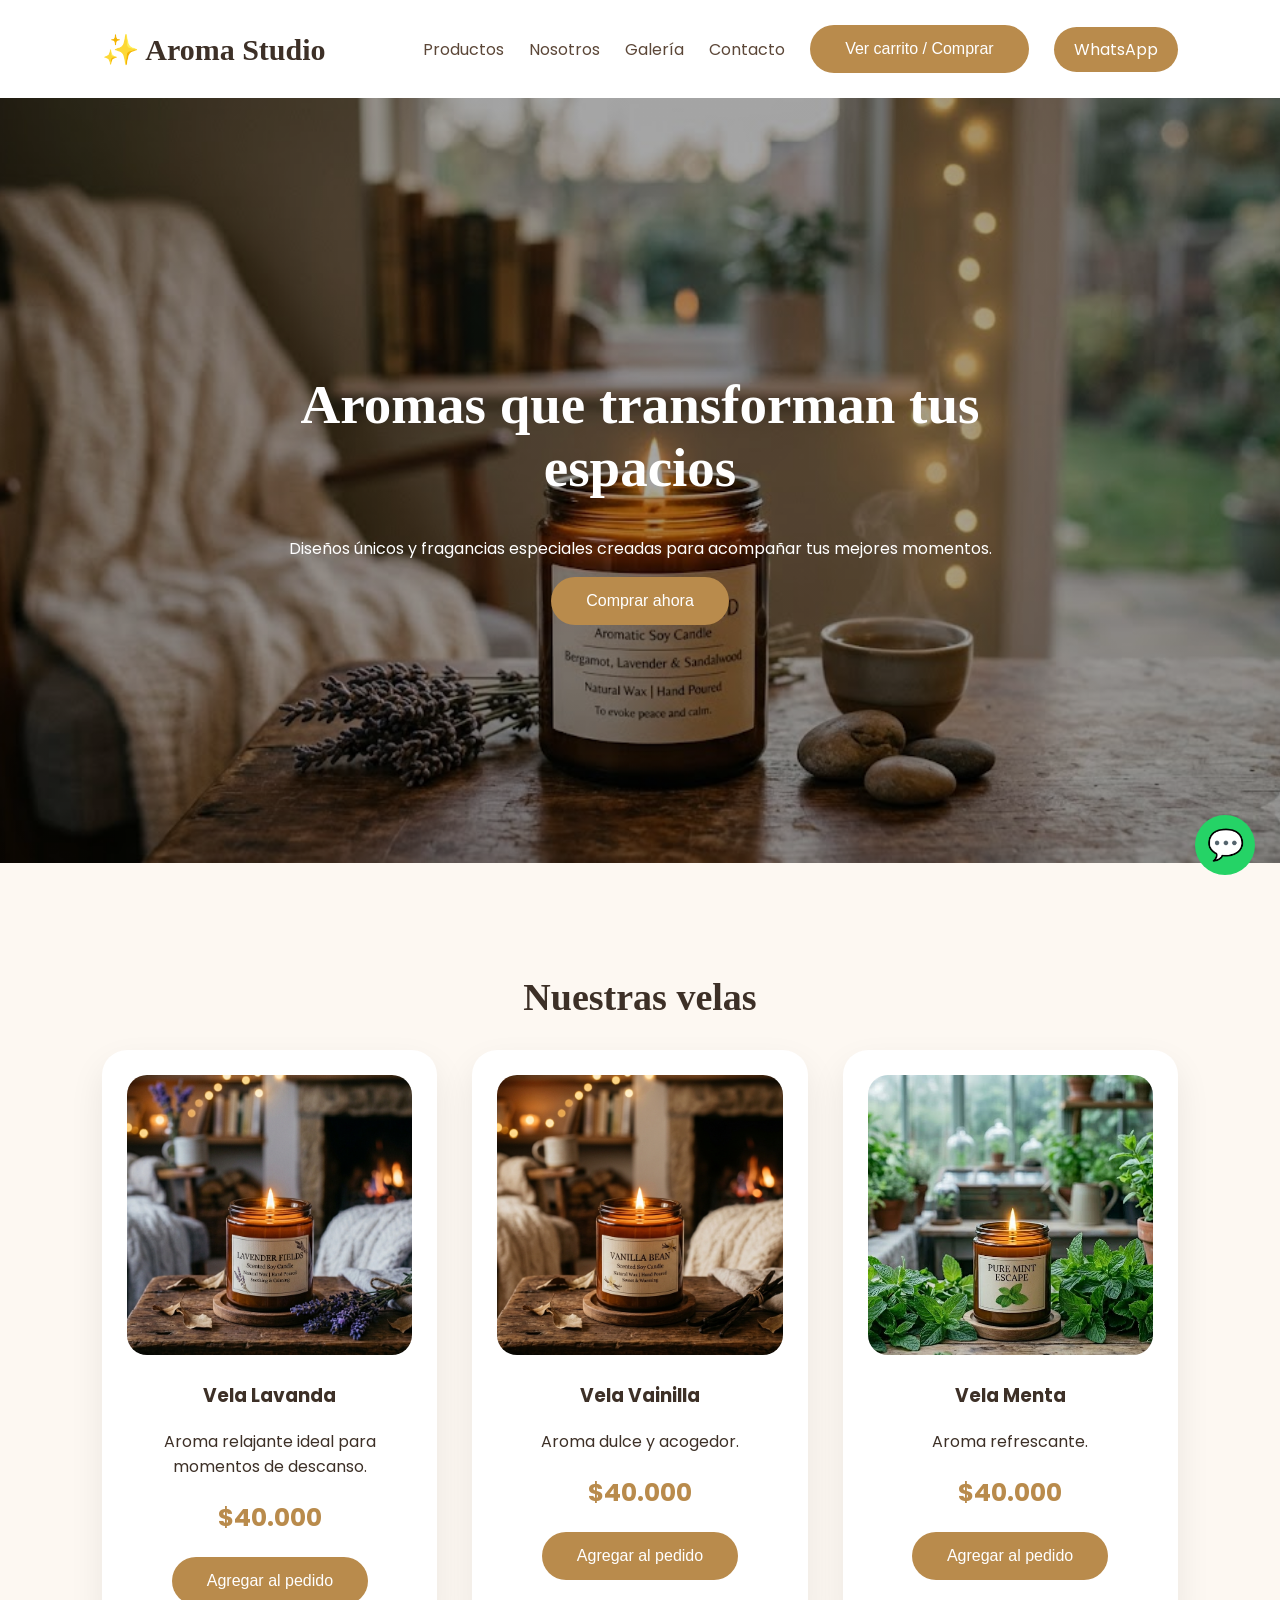
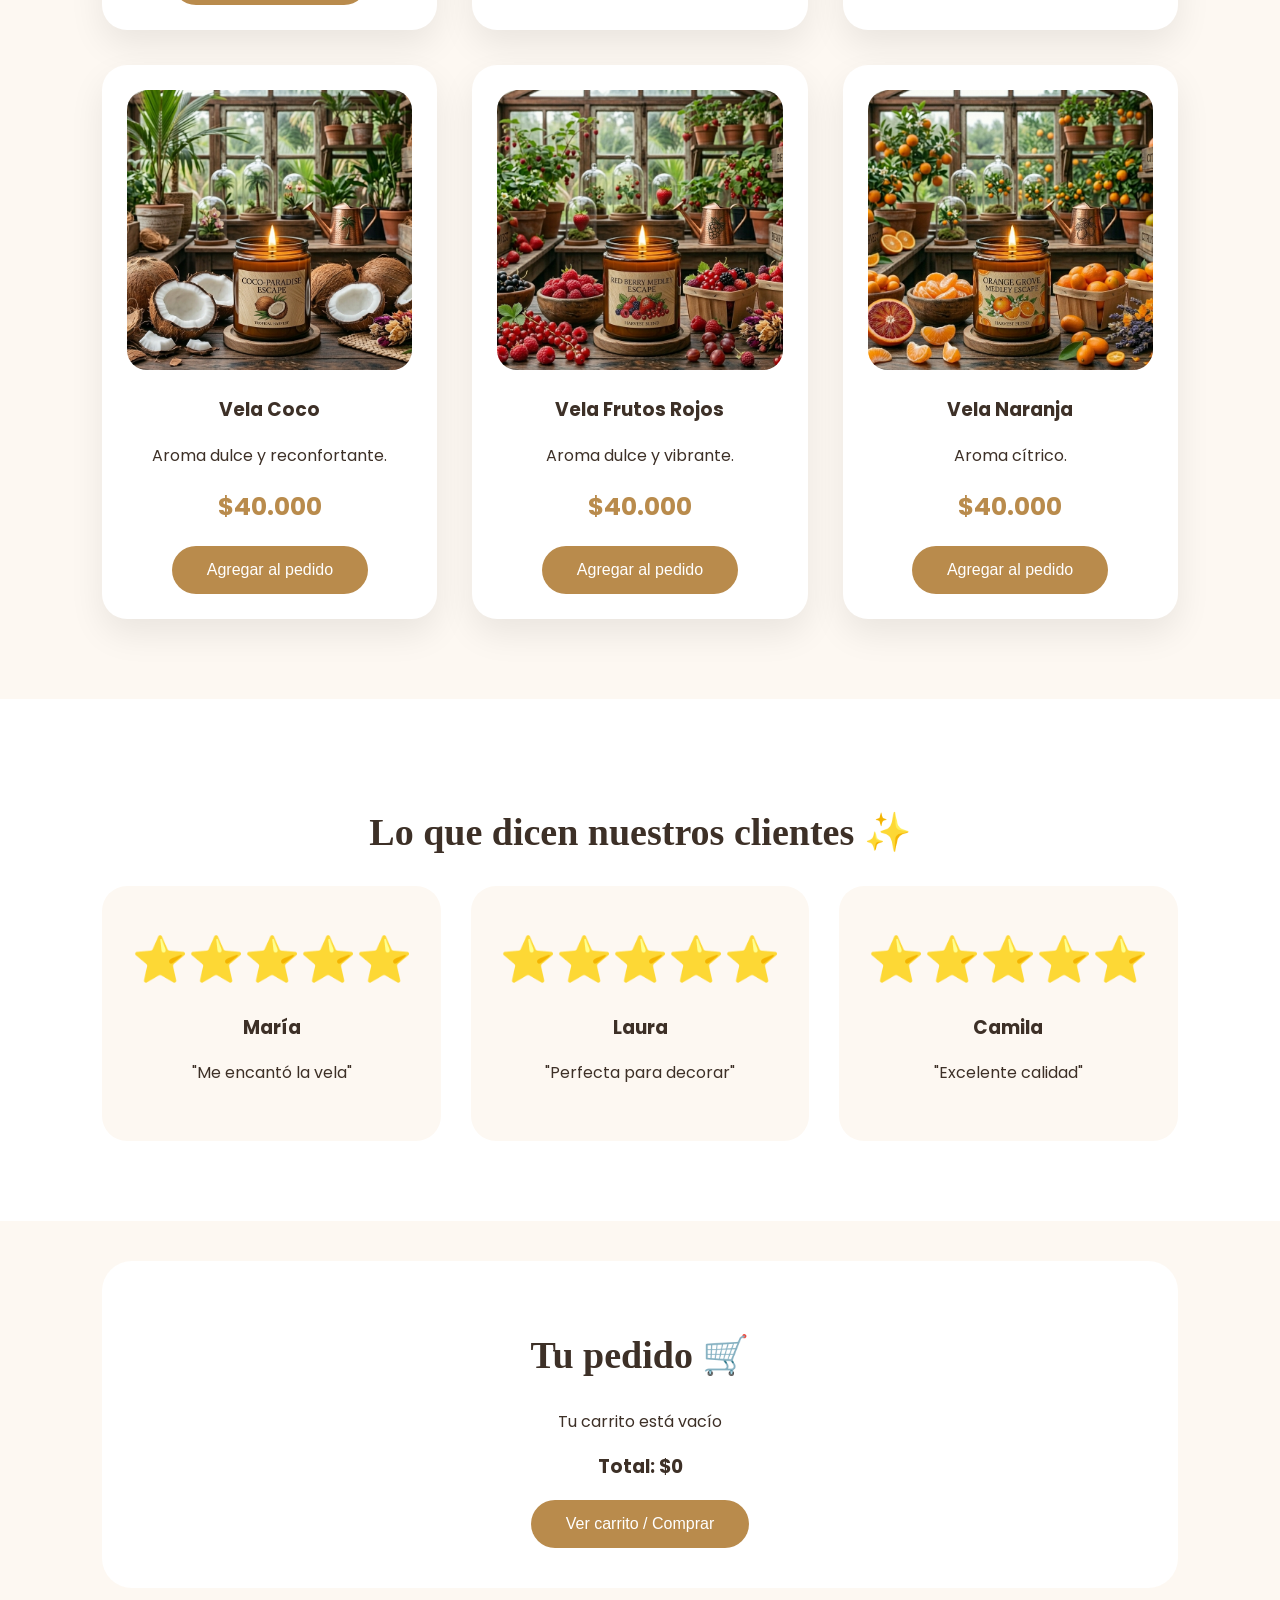
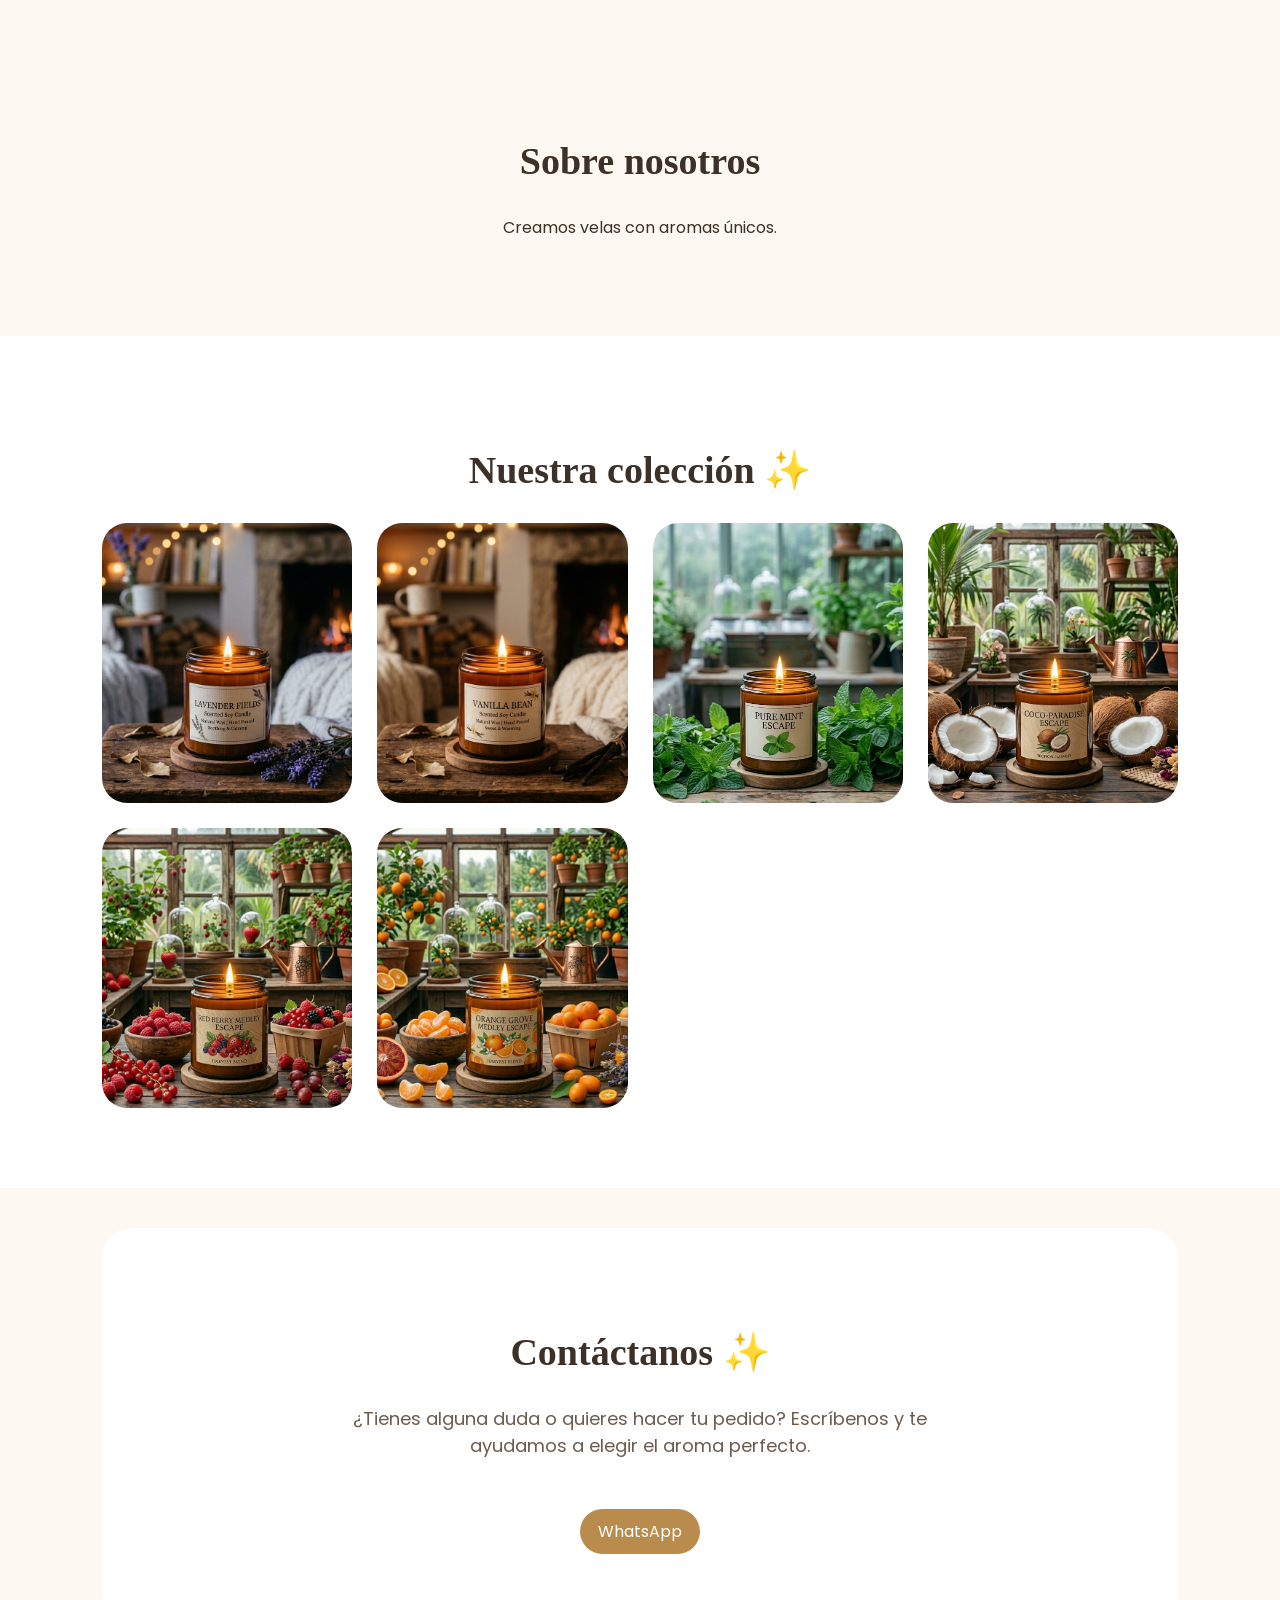
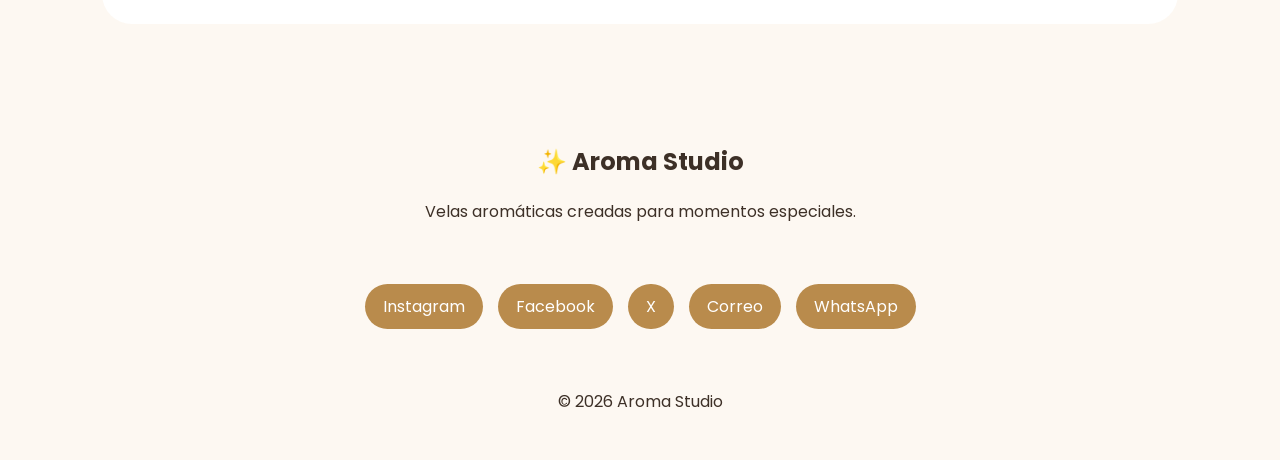
==== index.html @ 4d8d0da5 "Corregir estructura proyecto" ====
<!DOCTYPE html>
<html lang="es">

<head>

    <meta charset="UTF-8">

    <title>Aroma Studio</title>

    <link rel="stylesheet" href="style.css">


    <link href="https://fonts.googleapis.com/css2?family=Poppins&family=Playfair+Display:wght@600&display=swap"
        rel="stylesheet">

    <link href="https://unpkg.com/aos@2.3.1/dist/aos.css" rel="stylesheet">


</head>


<body>


    <header>


        <nav>


            <h2>
                ✨ Aroma Studio
            </h2>


            <div class="menu">

                <a href="#productos">Productos</a>

                <a href="#nosotros">Nosotros</a>

                <a href="#coleccion">Galería</a>

                <a href="#contacto">Contacto</a>



                <a href="carrito.html">

                    <button>

                        Ver carrito / Comprar

                    </button>

                </a>



                <a class="btn-nav" href="https://wa.me/573000000000">

                    WhatsApp

                </a>


            </div>


        </nav>




        <div class="hero">


            <div class="hero-contenido">


                <h1>

                    Aromas que transforman tus espacios

                </h1>


                <p>

                    Diseños únicos y fragancias especiales creadas para acompañar tus mejores momentos.

                </p>


                <button onclick="location.href='#productos'">

                    Comprar ahora

                </button>


            </div>


        </div>


    </header>





    <section id="productos">


        <h2>Nuestras velas</h2>



        <div class="productos">





            <div class="card">


                <img src="img/vela1.png">


                <h3>Vela Lavanda</h3>


                <p>Aroma relajante ideal para momentos de descanso.</p>


                <div class="precio">

                    $40.000

                </div>



                <button onclick="agregar('Vela Lavanda',40000,this)">

                    Agregar al pedido

                </button>


            </div>





            <div class="card">


                <img src="img/vela2.png">


                <h3>Vela Vainilla</h3>


                <p>Aroma dulce y acogedor.</p>


                <div class="precio">

                    $40.000

                </div>



                <button onclick="agregar('Vela Vainilla',40000,this)">

                    Agregar al pedido

                </button>


            </div>







            <div class="card">


                <img src="img/vela3.jpg">


                <h3>Vela Menta</h3>


                <p>Aroma refrescante.</p>


                <div class="precio">

                    $40.000

                </div>



                <button onclick="agregar('Vela Menta',40000,this)">

                    Agregar al pedido

                </button>


            </div>






            <div class="card">


                <img src="img/vela4.png">


                <h3>Vela Coco</h3>


                <p>Aroma dulce y reconfortante.</p>


                <div class="precio">

                    $40.000

                </div>



                <button onclick="agregar('Vela Coco',40000,this)">

                    Agregar al pedido

                </button>


            </div>







            <div class="card">


                <img src="img/vela5.png">


                <h3>Vela Frutos Rojos</h3>


                <p>Aroma dulce y vibrante.</p>


                <div class="precio">

                    $40.000

                </div>



                <button onclick="agregar('Vela Frutos Rojos',40000,this)">

                    Agregar al pedido

                </button>


            </div>







            <div class="card">


                <img src="img/vela6.png">


                <h3>Vela Naranja</h3>


                <p>Aroma cítrico.</p>


                <div class="precio">

                    $40.000

                </div>



                <button onclick="agregar('Vela Naranja',40000,this)">

                    Agregar al pedido

                </button>


            </div>




        </div>


    </section>







    <section class="beneficios">


        <h2>

            Lo que dicen nuestros clientes ✨

        </h2>


        <div class="beneficios-contenedor">


            <div class="beneficio">

                <div class="icono">

                    ⭐⭐⭐⭐⭐

                </div>

                <h3>María</h3>

                <p>

                    "Me encantó la vela"

                </p>

            </div>




            <div class="beneficio">

                <div class="icono">

                    ⭐⭐⭐⭐⭐

                </div>

                <h3>Laura</h3>

                <p>

                    "Perfecta para decorar"

                </p>

            </div>





            <div class="beneficio">

                <div class="icono">

                    ⭐⭐⭐⭐⭐

                </div>

                <h3>Camila</h3>

                <p>

                    "Excelente calidad"

                </p>

            </div>


        </div>


    </section>








    <section id="carrito" class="carrito">


        <h2>

            Tu pedido 🛒

        </h2>


        <div id="lista-carrito">

            <p>

                No tienes productos todavía

            </p>

        </div>



        <h3 id="total">

            Total: $0

        </h3>


        <a href="carrito.html">

            <button>

                Ver carrito / Comprar

            </button>

        </a>


    </section>






    <section id="nosotros">


        <h2>

            Sobre nosotros

        </h2>


        <p>

            Creamos velas con aromas únicos.

        </p>


    </section>






    <section id="coleccion" class="galeria">


        <h2>

            Nuestra colección ✨

        </h2>


        <div class="galeria-contenedor">


            <img src="img/vela1.png">

            <img src="img/vela2.png">

            <img src="img/vela3.jpg">

            <img src="img/vela4.png">

            <img src="img/vela5.png">

            <img src="img/vela6.png">


        </div>


    </section>







    <section id="contacto" class="contacto">

        <h2>
            Contáctanos ✨
        </h2>

        <p>
            ¿Tienes alguna duda o quieres hacer tu pedido?
            Escríbenos y te ayudamos a elegir el aroma perfecto.
        </p>


        <a class="btn-contacto" href="https://wa.me/573000000000" target="_blank">
            WhatsApp
        </a>

        </a>


    </section>







    <footer>


        <div class="footer-contenido">


            <h2>

                ✨ Aroma Studio

            </h2>



            <p>

                Velas aromáticas creadas para momentos especiales.

            </p>


            <div class="redes-footer">


                <div class="redes-footer">


                    <a href="https://instagram.com/" target="_blank">
                        Instagram
                    </a>


                    <a href="https://facebook.com/" target="_blank">
                        Facebook
                    </a>



                    <a href="https://x.com/" target="_blank">
                        X
                    </a>



                    <a href="mailto:correo@gmail.com">
                        Correo
                    </a>



                    <a href="https://wa.me/573000000000" target="_blank">
                        WhatsApp
                    </a>



                </div>



            </div>


            <p>

                © 2026 Aroma Studio

            </p>



        </div>


    </footer>






    <a class="whatsapp" href="https://wa.me/573000000000">

        💬

    </a>






    <!-- POPUP AGREGADO -->

    <div id="mensaje-carrito">

        ✔ Agregado al carrito

    </div>





    <script src="https://unpkg.com/aos@2.3.1/dist/aos.js"></script>


    <script>

        AOS.init();

    </script>




    <script src="script.js"></script>



</body>


</html>
---- style.css ----
* {
    box-sizing: border-box;
}

html {
    scroll-behavior: smooth;
}

body {

    margin: 0;

    font-family: 'Poppins', sans-serif;

    background: #fdf8f2;

    color: #3d3027;

}



/* NAV */

nav {

    display: flex;

    justify-content: space-between;

    align-items: center;

    padding: 25px 8%;

    background: white;

}


nav h2 {

    font-family: Georgia, serif;

    font-size: 30px;

    margin: 0;

}


.menu {

    display: flex;

    align-items: center;

    gap: 25px;

}


nav a {

    text-decoration: none;

    color: #5c4738;

}


.btn-nav {

    background: #b98b4c;

    color: white !important;

    padding: 10px 20px;

    border-radius: 25px;

}





/* HERO */

.hero {

    height: 85vh;

    display: flex;

    justify-content: center;

    align-items: center;

    text-align: center;

    background:

        linear-gradient(rgba(0, 0, 0, .35),
            rgba(0, 0, 0, .35)),

        url("img/banner.jpg");


    background-size: cover;

    background-position: center;

    color: white;

}


.hero-contenido {

    max-width: 800px;

}


.hero h1 {

    font-size: 55px;

    font-family: Georgia, serif;

}





/* BOTONES */

button {

    background: #b98b4c;

    color: white;

    border: none;

    padding: 15px 35px;

    border-radius: 30px;

    cursor: pointer;

    font-size: 16px;

    transition: .2s;

}


button:hover {

    background: #8f6635;

}


button.clicked {

    background: #25D366 !important;

    transform: scale(.9);

}





/* SECCIONES */

section {

    padding: 80px 8%;

    text-align: center;

}


section h2 {

    font-size: 38px;

    font-family: Georgia, serif;

}





/* PRODUCTOS */

.productos {

    display: grid;

    grid-template-columns: repeat(auto-fit, minmax(250px, 1fr));

    gap: 35px;

}


.card {

    background: white;

    padding: 25px;

    border-radius: 25px;

    box-shadow: 0 15px 35px rgba(0, 0, 0, .08);

    transition: .3s;

}


.card:hover {

    transform: translateY(-5px);

}


.card img {

    width: 100%;

    height: 280px;

    object-fit: cover;

    border-radius: 20px;

}


.precio {

    font-size: 25px;

    font-weight: bold;

    color: #b98b4c;

    margin: 20px;

}





/* BENEFICIOS */

.beneficios {

    background: white;

}


.beneficios-contenedor {

    display: grid;

    grid-template-columns: repeat(3, 1fr);

    gap: 30px;

}


.beneficio {

    background: #fdf8f2;

    padding: 40px 25px;

    border-radius: 25px;

}


.icono {

    font-size: 45px;

}





/* GALERIA */

.galeria {

    background: white;

}


.galeria-contenedor {

    display: grid;

    grid-template-columns: repeat(auto-fit, minmax(220px, 1fr));

    gap: 25px;

}


.galeria img {

    width: 100%;

    height: 280px;

    object-fit: cover;

    border-radius: 25px;

}





/* CARRITO */

.carrito {

    background: white;

    margin: 40px 8%;

    padding: 40px;

    border-radius: 30px;

}





/* CONTACTO */

.contacto {

    background: white;

    border-radius: 30px;

    margin: 40px 8%;

    padding: 70px 40px;

}


.contacto p {

    max-width: 600px;

    margin: 20px auto;

    font-size: 18px;

    color: #6d5b4d;

}


/* BOTON CONTACTO */

.btn-contacto {

    display: inline-block;

    background: #b98b4c;

    color: white;

    padding: 10px 18px;

    border-radius: 25px;

    text-decoration: none;

    margin-top: 30px;

    transition: .3s;

}


.btn-contacto:hover {

    background: #8f6635;

    transform: translateY(-2px);

}





/* POPUP */

#mensaje-carrito {

    position: fixed;

    top: 30px;

    right: 30px;

    background: #b98b4c;

    color: white;

    padding: 15px 25px;

    border-radius: 30px;

    opacity: 0;

    transform: translateY(-30px);

    transition: .3s;

    z-index: 9999;

}


#mensaje-carrito.mostrar {

    opacity: 1;

    transform: translateY(0);

}





/* FOOTER */


footer {

    background: #fdf8f2;

    padding: 60px 20px 30px;

    text-align: center;

}


.footer-contenido {

    max-width: 900px;

    margin: auto;

}


.redes-footer {

    display: flex;

    justify-content: center;

    gap: 15px;

    flex-wrap: wrap;

    margin: 30px;

}


.redes-footer a {

    background: #b98b4c;

    color: white;

    padding: 10px 18px;

    border-radius: 25px;

    text-decoration: none;

    transition: .3s;

}


.redes-footer a:hover {

    background: #8f6635;

    transform: translateY(-2px);

}





/* WHATSAPP */

.whatsapp {

    position: fixed;

    bottom: 25px;

    right: 25px;

    background: #25D366;

    color: white;

    width: 60px;

    height: 60px;

    border-radius: 50%;

    display: flex;

    align-items: center;

    justify-content: center;

    font-size: 30px;

    text-decoration: none;

}





/* CONTADOR */

#contador {

    display: inline-block;

    transition: .3s;

}


#contador.animate {

    transform: scale(1.6);

    color: #b98b4c;

}





/* CELULAR */


@media(max-width:700px) {


    nav {

        flex-direction: column;

        gap: 20px;

    }


    .menu {

        flex-direction: column;

    }


    .hero h1 {

        font-size: 35px;

    }


    .beneficios-contenedor {

        grid-template-columns: 1fr;

    }


    .productos {

        grid-template-columns: 1fr;

    }


    button {

        width: 100%;

    }


    .contacto {

        margin: 30px 5%;

        padding: 50px 25px;

    }


}
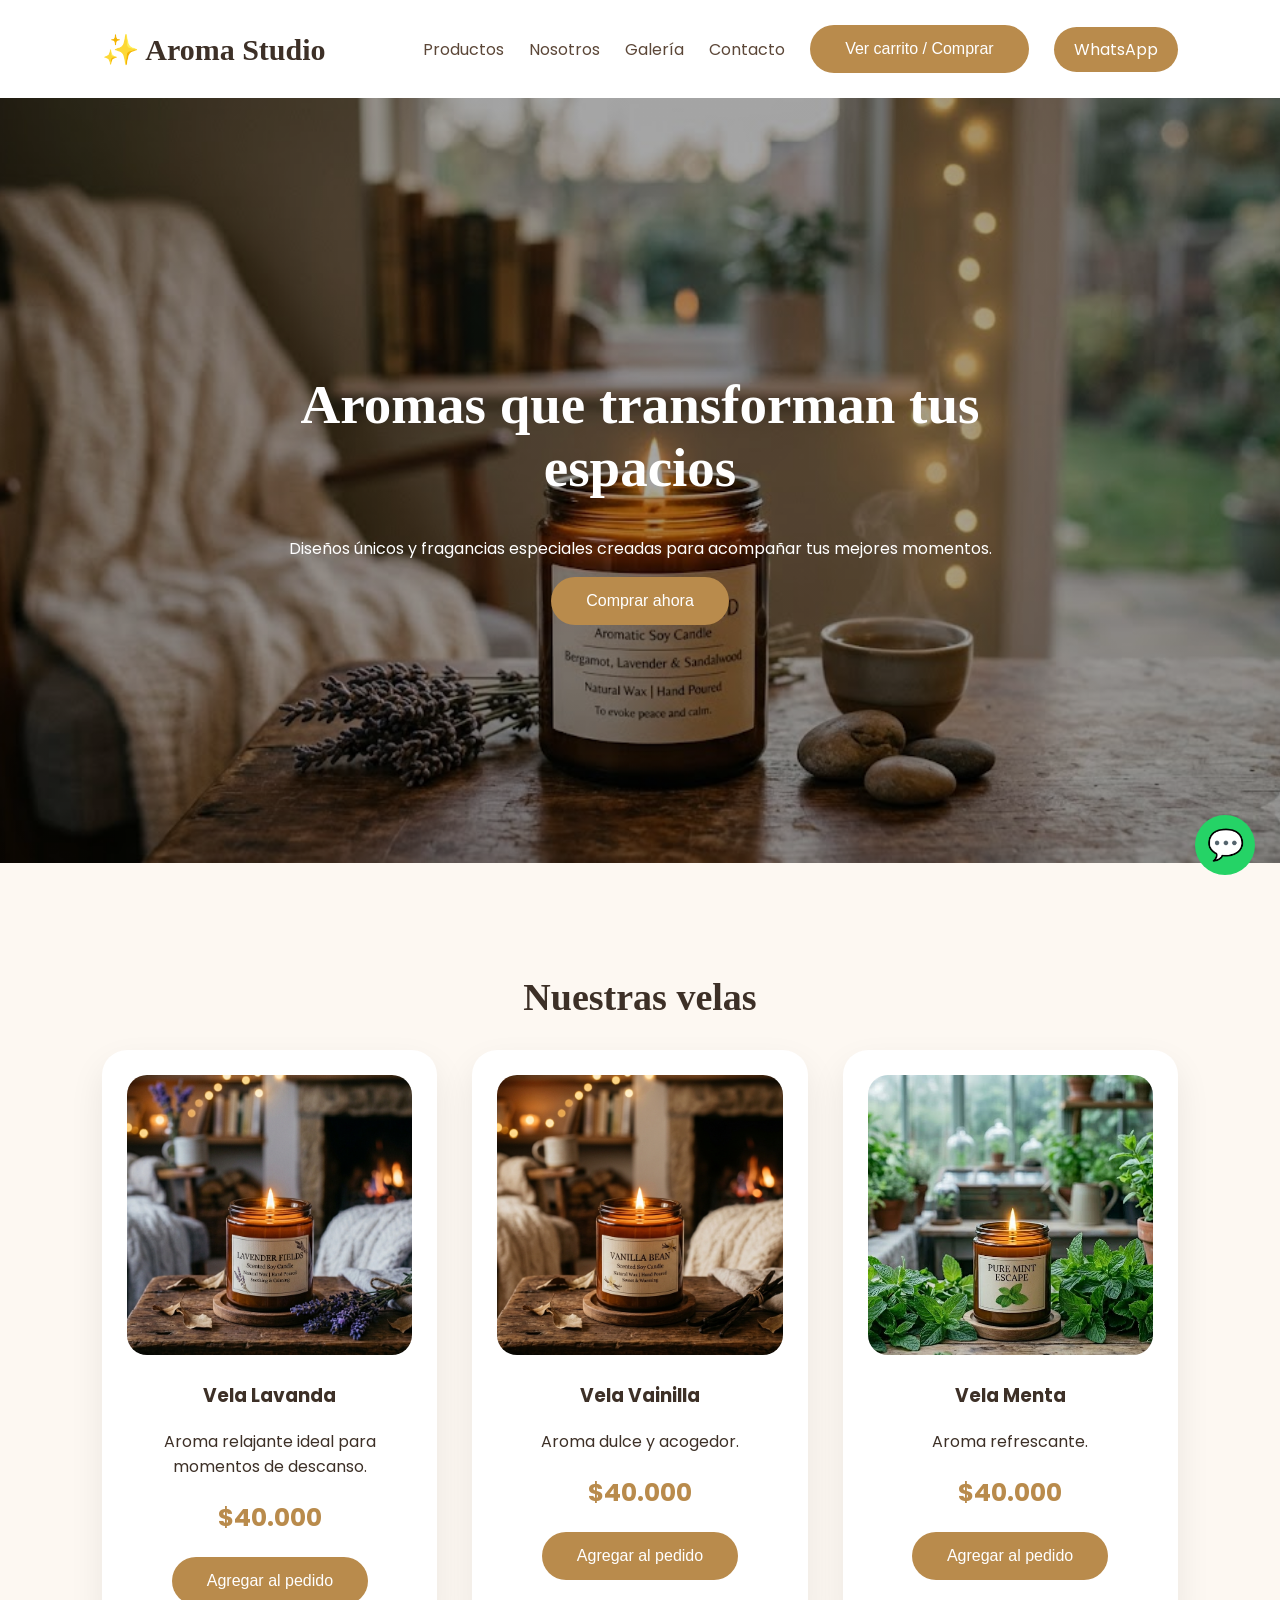
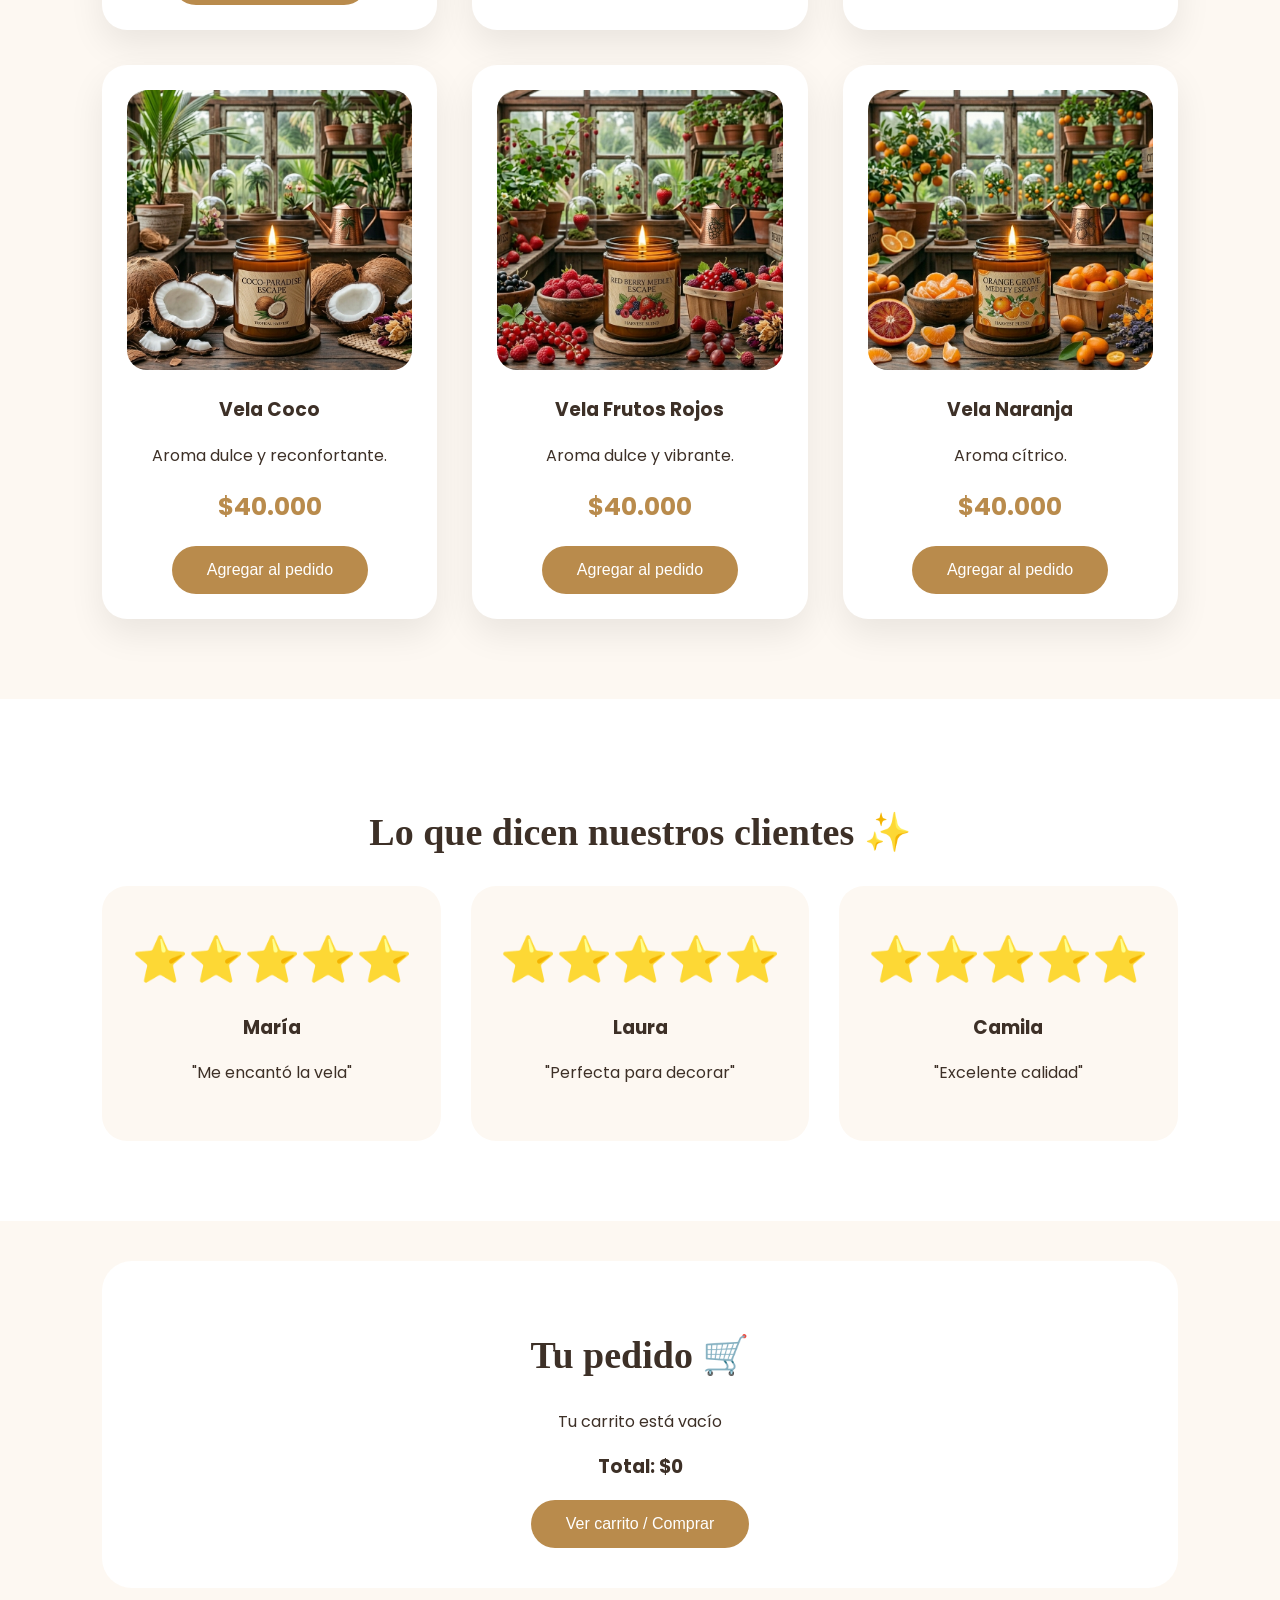
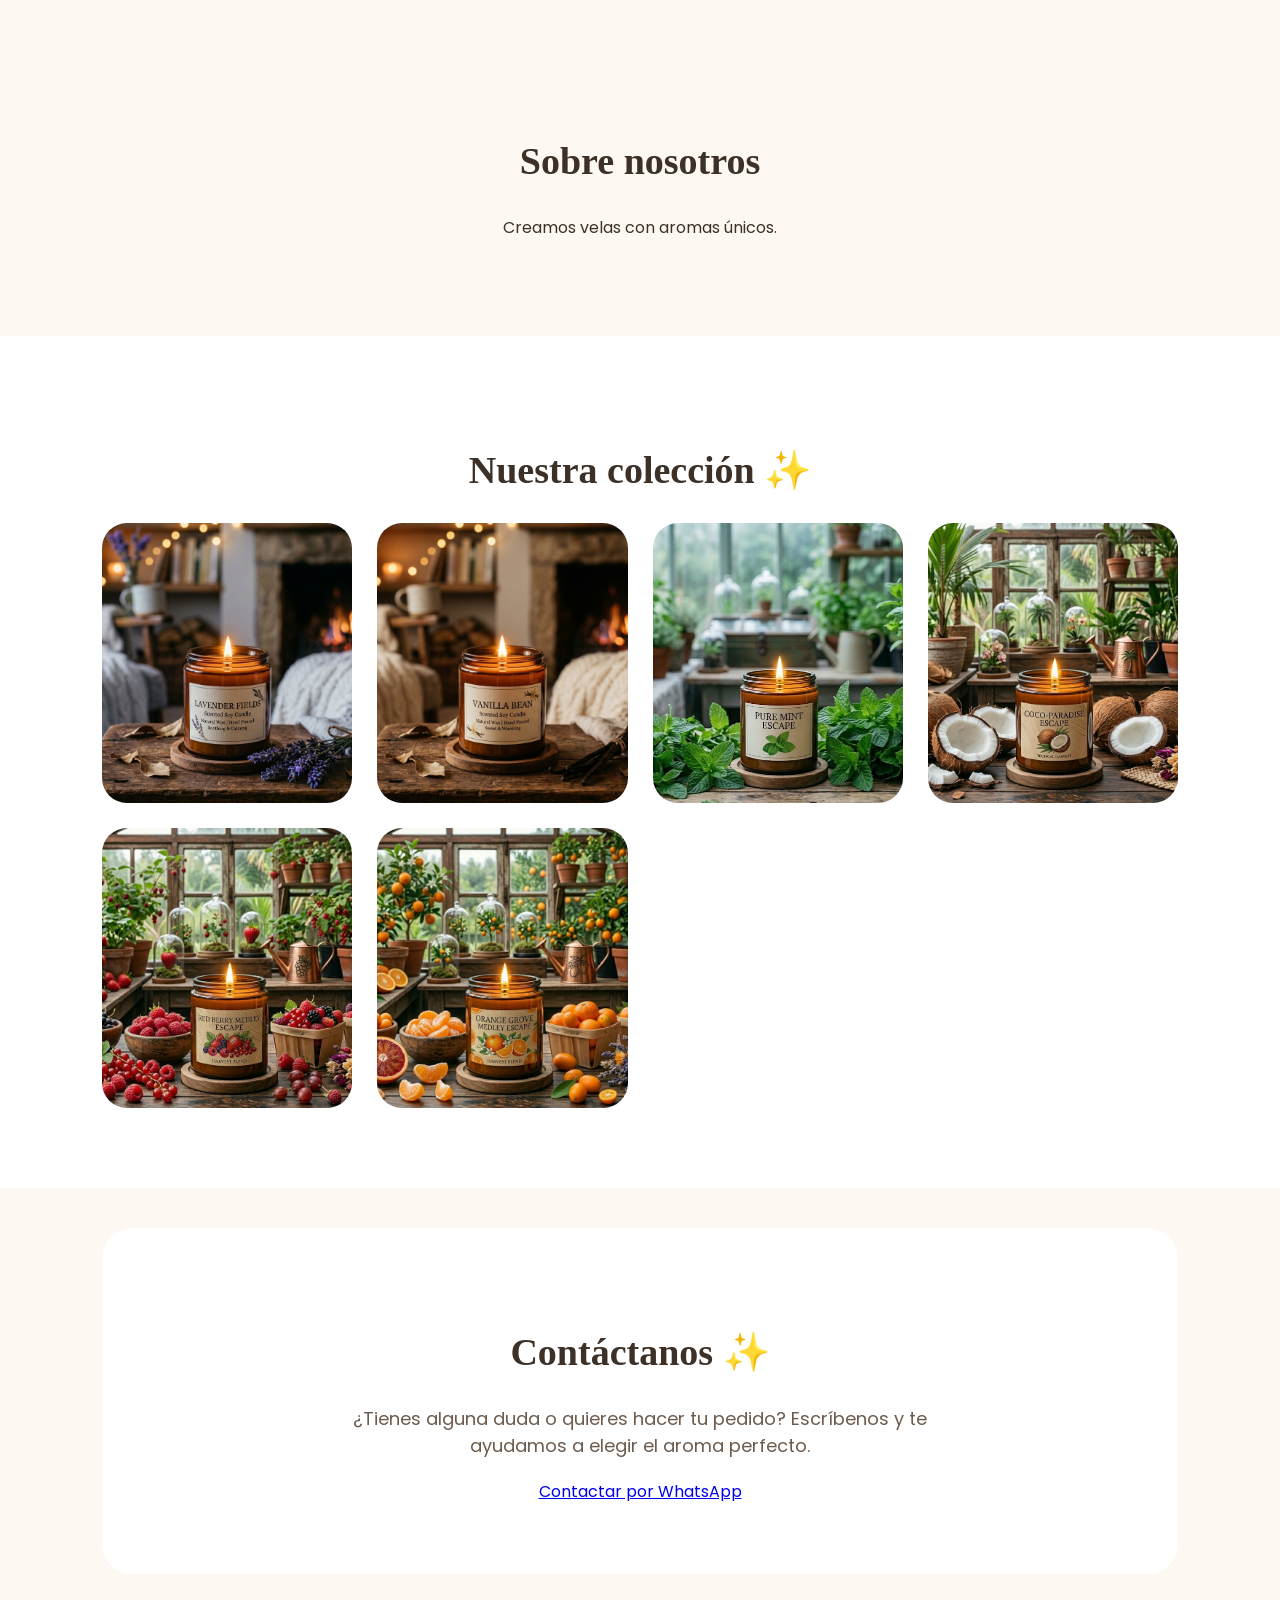
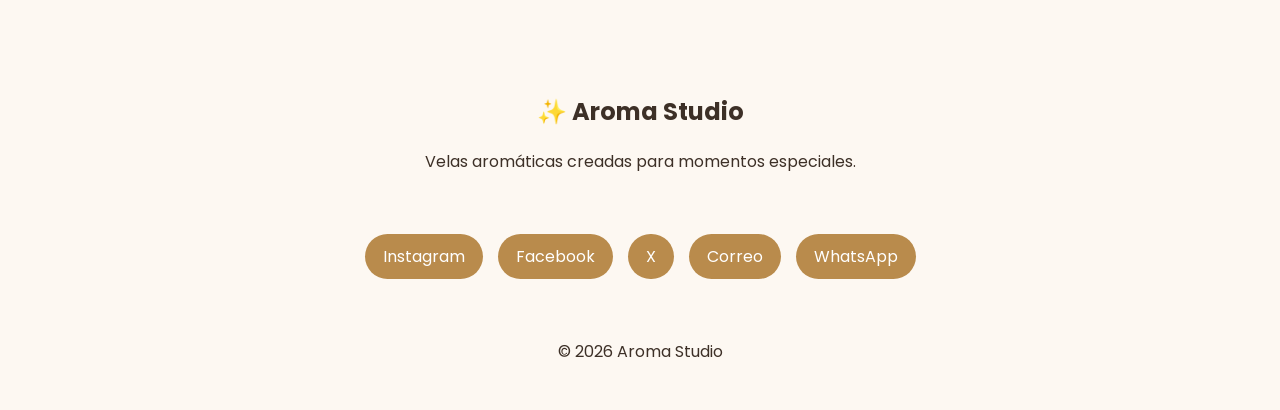
==== commit 2474ba4d: "Actualizar pagina" ====
--- a/index.html
+++ b/index.html
@@ -546,10 +546,8 @@
         </p>
 
 
-        <a class="btn-contacto" href="https://wa.me/573000000000" target="_blank">
-            WhatsApp
-        </a>
-
+        <a href="https://wa.me/573000000000" target="_blank">
+            Contactar por WhatsApp
         </a>
 
 
--- a/style.css
+++ b/style.css
@@ -646,5 +646,191 @@
 
     }
 
+    /* =========================
+   CORRECCIÓN RESPONSIVE ANDROID
+========================= */
+
+
+    /* Evita espacio blanco lateral */
+    html,
+    body {
+
+        width: 100%;
+        max-width: 100%;
+        overflow-x: hidden;
+
+    }
+
+
+    /* Todas las imágenes se ajustan */
+    img {
+
+        max-width: 100%;
+        height: auto;
+
+    }
+
+
+    /* Evita que elementos grandes se salgan */
+    section,
+    header,
+    footer,
+    nav {
+
+        max-width: 100%;
+        overflow-x: hidden;
+
+    }
+
+
+
+    /* MENU EN CELULAR */
+    @media(max-width:700px) {
+
+
+        nav {
+
+            padding: 15px 20px;
+            width: 100%;
+
+        }
+
+
+        nav h2 {
+
+            font-size: 22px;
+            text-align: center;
+
+        }
+
+
+
+        .menu {
+
+            width: 100%;
+            gap: 10px;
+            align-items: center;
+
+        }
+
+
+
+        .menu a {
+
+            font-size: 12px;
+
+        }
+
+
+
+        .menu button {
+
+            padding: 8px 12px;
+            font-size: 12px;
+
+        }
+
+
+
+        /* HERO */
+
+        .hero {
+
+            width: 100%;
+            height: 90vh;
+
+        }
+
+
+
+        .hero h1 {
+
+            font-size: 35px;
+            padding: 0 20px;
+
+        }
+
+
+
+        .hero p {
+
+            font-size: 14px;
+            padding: 0 20px;
+
+        }
+
+
+
+
+        /* PRODUCTOS */
+
+        .productos {
+
+            width: 100%;
+            grid-template-columns: 1fr;
+
+        }
+
+
+        .card {
+
+            width: 100%;
+
+        }
+
+
+
+        /* CARRITO */
+
+        .carrito {
+
+            margin: 20px;
+            padding: 25px;
+
+        }
+
+
+
+        /* CONTACTO */
+
+        .contacto {
+
+            margin: 20px;
+            padding: 40px 20px;
+
+        }
+
+
+
+        .contacto a {
+
+            display: inline-block;
+
+            background: #b98b4c;
+
+            color: white;
+
+            padding: 12px 25px;
+
+            border-radius: 25px;
+
+            text-decoration: none;
+
+        }
+
+
+
+    }
+
+
+
+    /* BOTON FLOTANTE WHATSAPP */
+
+    .whatsapp {
+
+        z-index: 9999;
+
+    }
+
 
 }
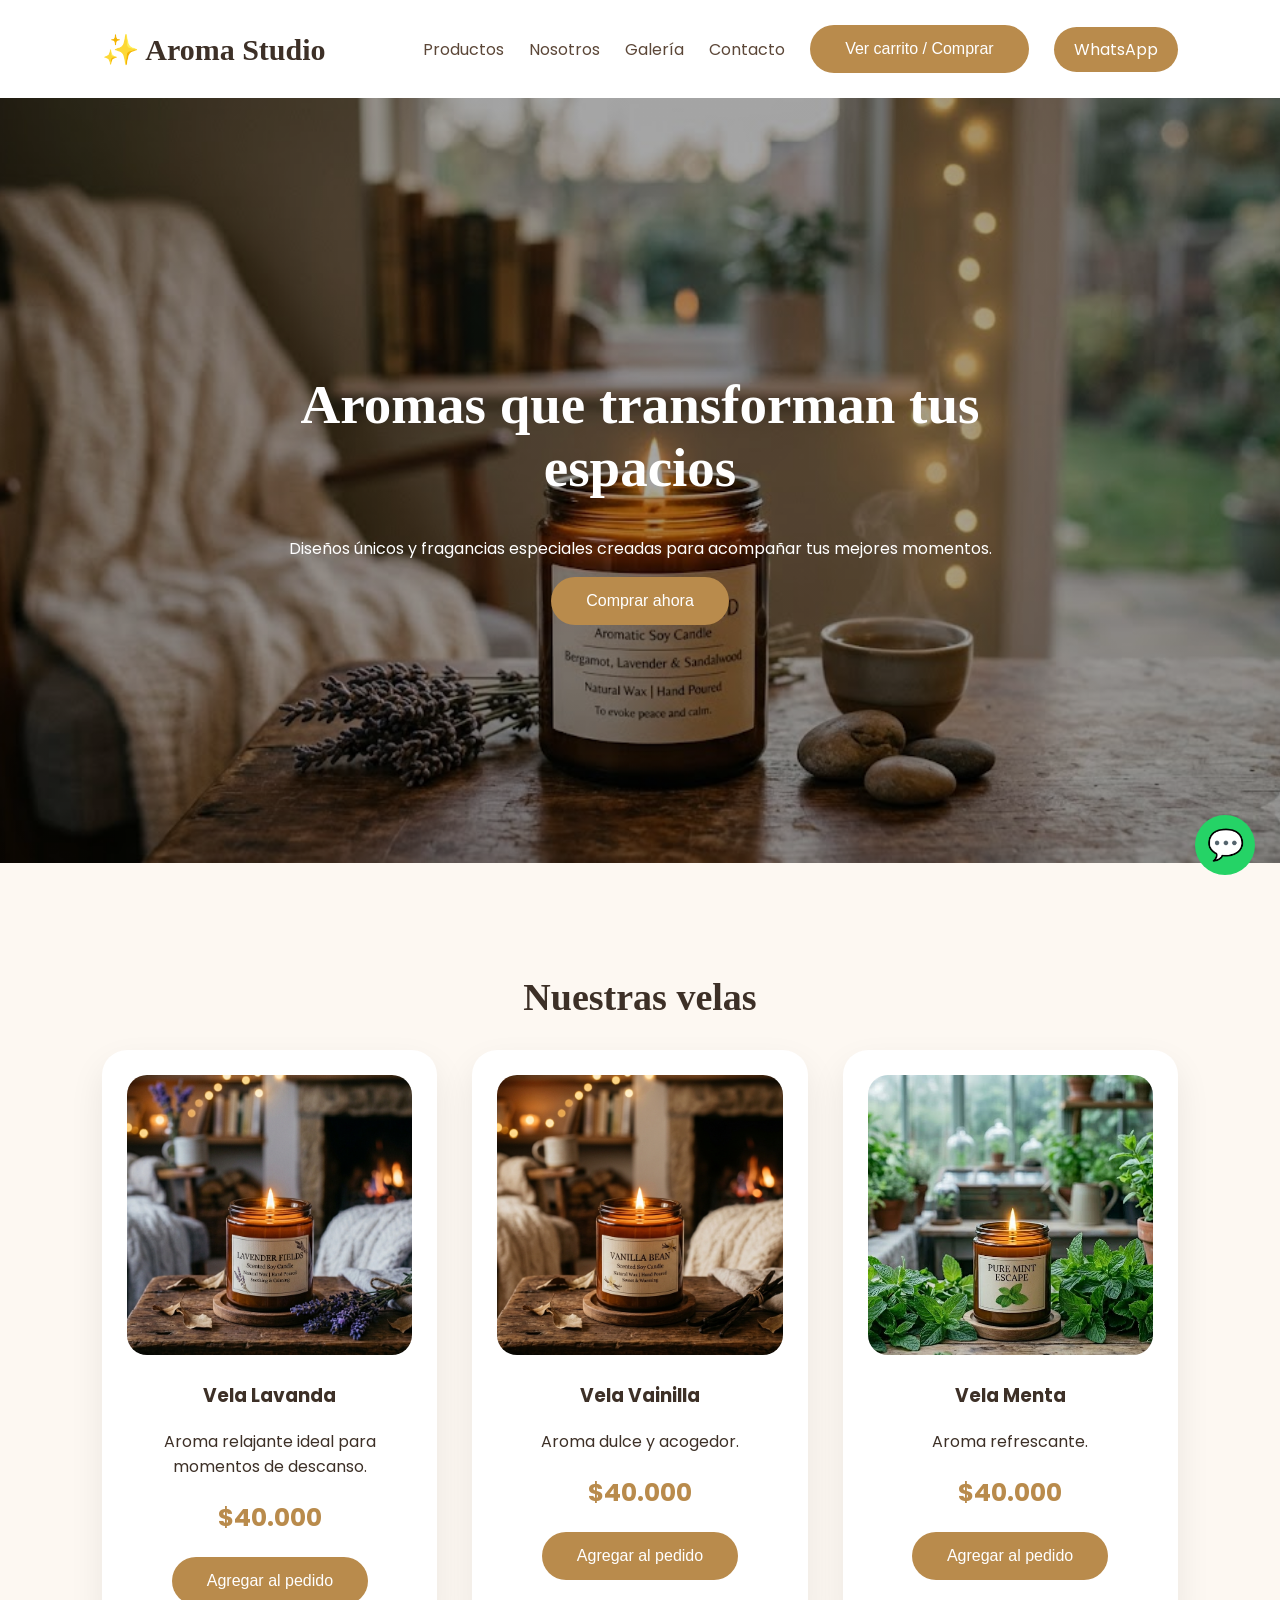
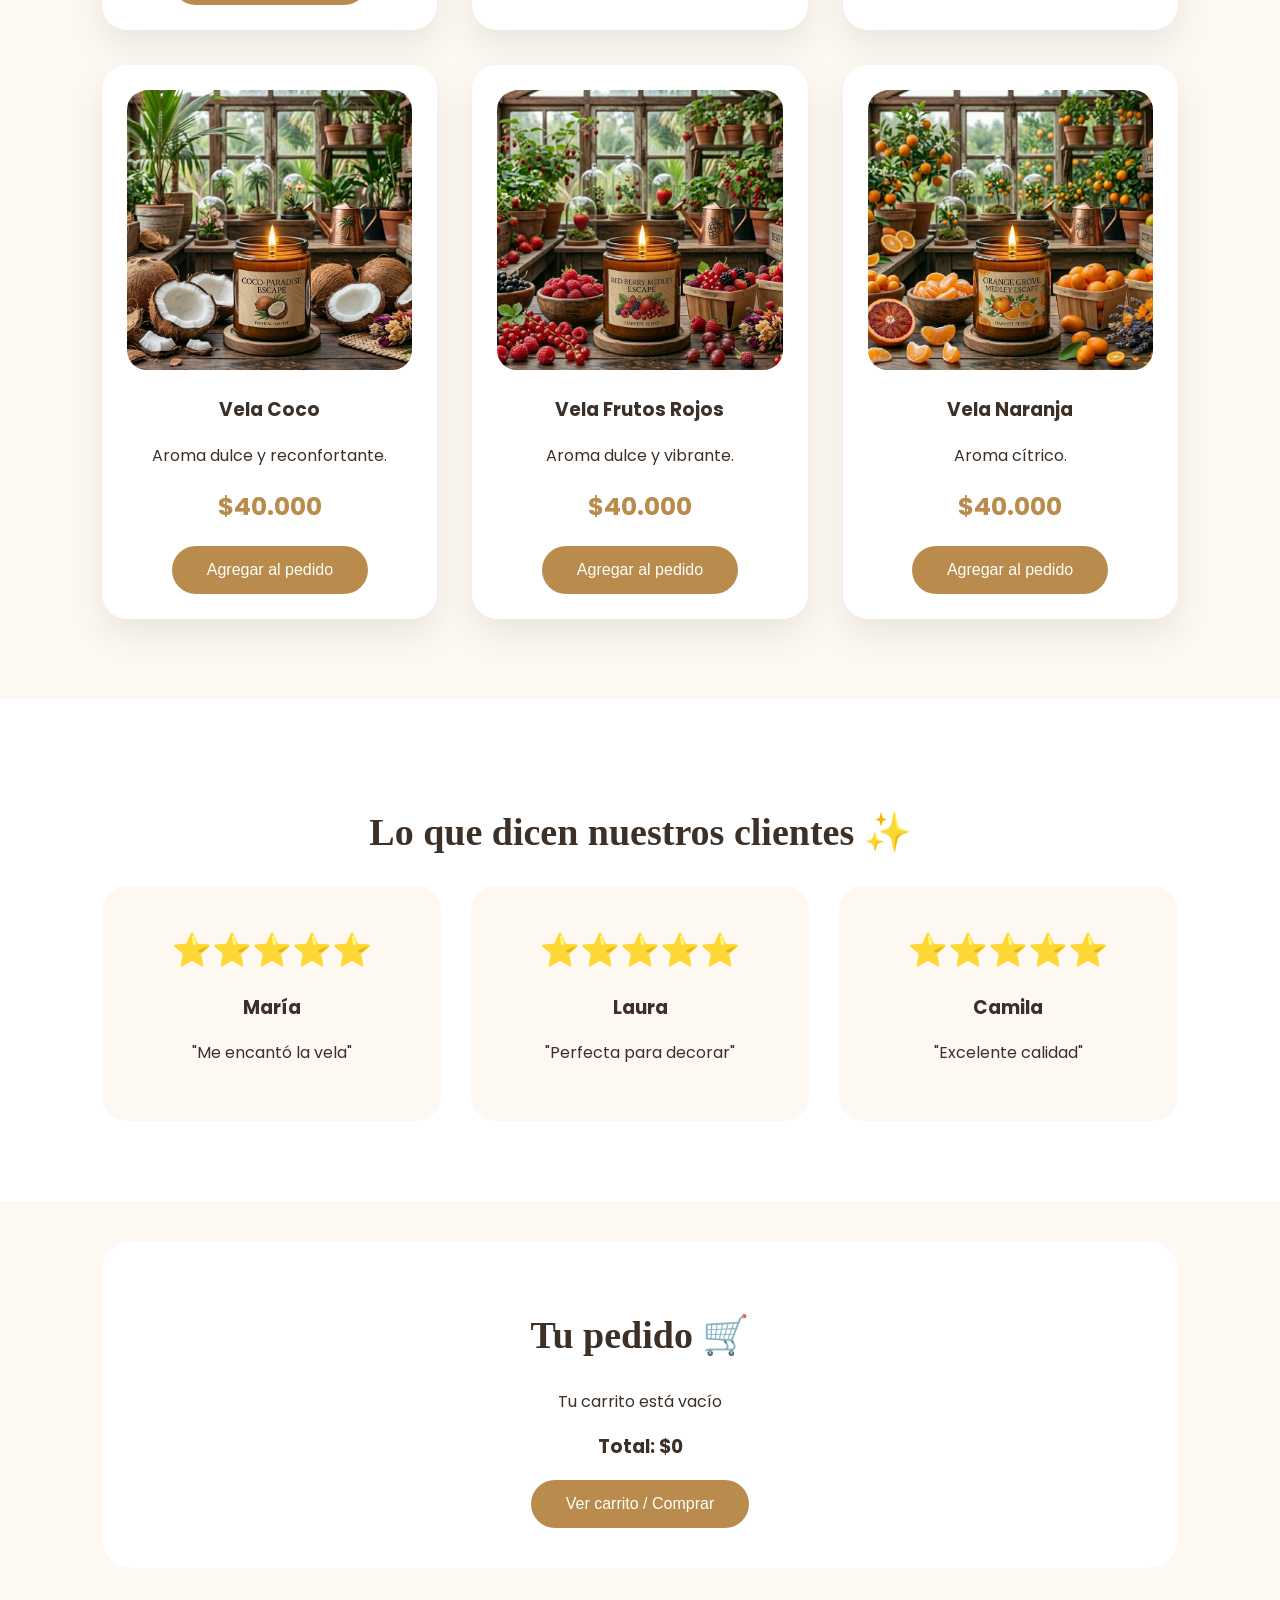
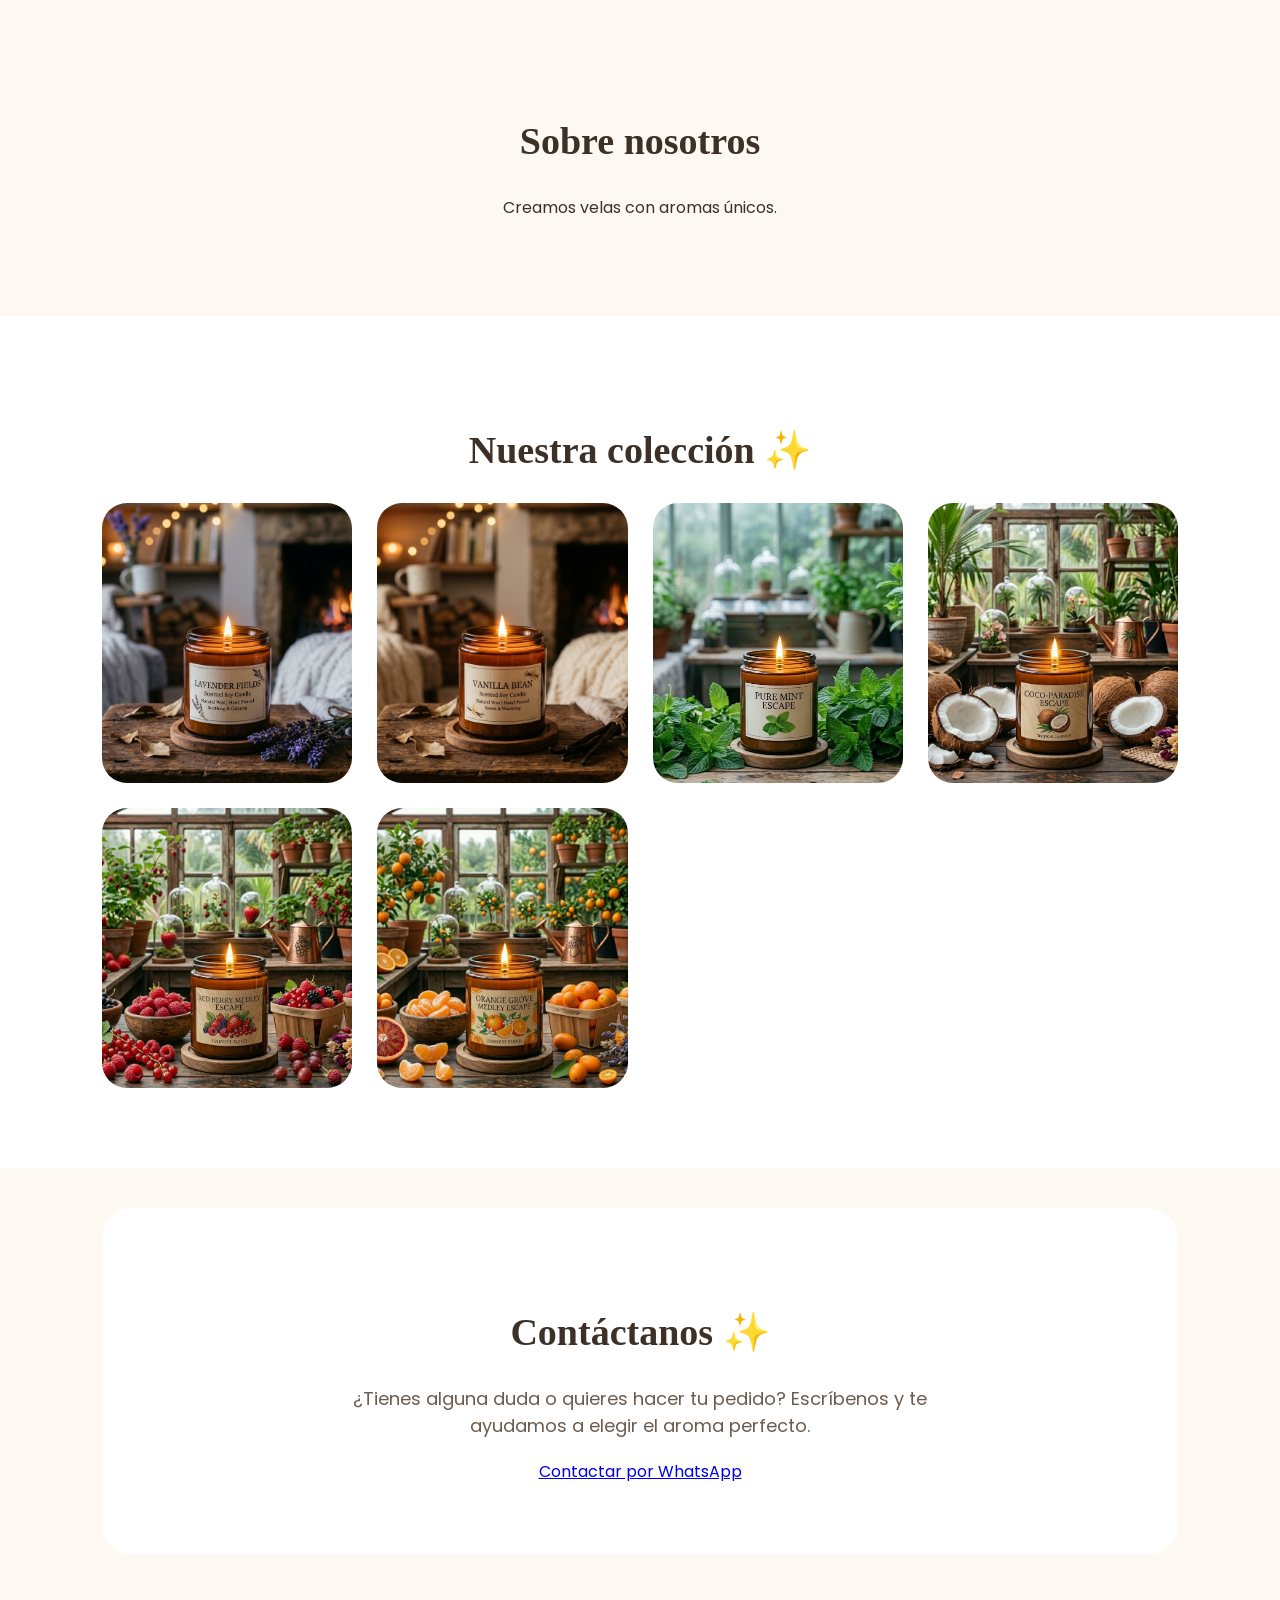
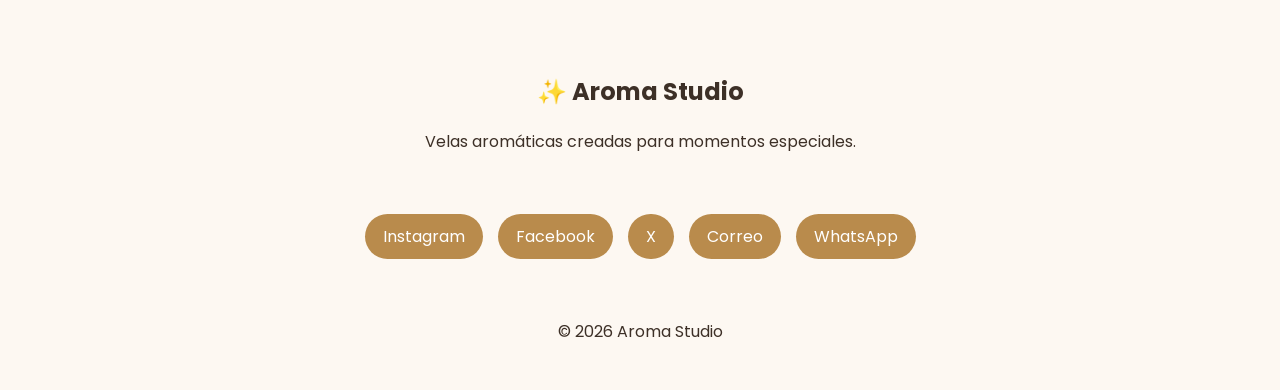
==== commit 07f63045: "Actualización del proyecto" ====
--- a/index.html
+++ b/index.html
@@ -8,6 +8,7 @@
     <title>Aroma Studio</title>
 
     <link rel="stylesheet" href="style.css">
+    <meta name="viewport" content="width=device-width, initial-scale=1.0">
 
 
     <link href="https://fonts.googleapis.com/css2?family=Poppins&family=Playfair+Display:wght@600&display=swap"
--- a/style.css
+++ b/style.css
@@ -4,833 +4,414 @@
 
 html {
     scroll-behavior: smooth;
+    width: 100%;
 }
 
 body {
-
     margin: 0;
-
     font-family: 'Poppins', sans-serif;
-
     background: #fdf8f2;
-
     color: #3d3027;
-
-}
-
-
+    width: 100%;
+    max-width: 100%;
+    overflow-x: hidden;
+}
 
 /* NAV */
 
 nav {
-
     display: flex;
-
     justify-content: space-between;
-
     align-items: center;
-
     padding: 25px 8%;
-
-    background: white;
-
-}
-
+    background: white;
+}
 
 nav h2 {
-
     font-family: Georgia, serif;
-
     font-size: 30px;
-
     margin: 0;
-
-}
-
+}
 
 .menu {
-
     display: flex;
-
     align-items: center;
-
     gap: 25px;
-
-}
-
+}
 
 nav a {
-
     text-decoration: none;
-
     color: #5c4738;
-
-}
-
+}
 
 .btn-nav {
-
     background: #b98b4c;
-
     color: white !important;
-
     padding: 10px 20px;
-
-    border-radius: 25px;
-
-}
-
-
-
-
+    border-radius: 25px;
+}
 
 /* HERO */
 
 .hero {
-
     height: 85vh;
-
     display: flex;
-
     justify-content: center;
-
     align-items: center;
-
     text-align: center;
-
     background:
-
         linear-gradient(rgba(0, 0, 0, .35),
             rgba(0, 0, 0, .35)),
-
         url("img/banner.jpg");
-
-
     background-size: cover;
-
     background-position: center;
-
-    color: white;
-
-}
-
+    color: white;
+}
 
 .hero-contenido {
-
     max-width: 800px;
-
-}
-
+}
 
 .hero h1 {
-
     font-size: 55px;
-
     font-family: Georgia, serif;
-
-}
-
-
-
-
+}
 
 /* BOTONES */
 
 button {
-
     background: #b98b4c;
-
-    color: white;
-
+    color: white;
     border: none;
-
     padding: 15px 35px;
-
     border-radius: 30px;
-
     cursor: pointer;
-
     font-size: 16px;
-
     transition: .2s;
-
-}
-
+    max-width: 100%;
+}
 
 button:hover {
-
     background: #8f6635;
-
-}
-
+}
 
 button.clicked {
-
     background: #25D366 !important;
-
     transform: scale(.9);
-
-}
-
-
-
-
+}
 
 /* SECCIONES */
 
 section {
-
     padding: 80px 8%;
-
     text-align: center;
-
-}
-
+    max-width: 100%;
+}
 
 section h2 {
-
     font-size: 38px;
-
     font-family: Georgia, serif;
-
-}
-
-
-
-
+}
 
 /* PRODUCTOS */
 
 .productos {
-
     display: grid;
-
     grid-template-columns: repeat(auto-fit, minmax(250px, 1fr));
-
     gap: 35px;
-
-}
-
+    width: 100%;
+}
 
 .card {
-
-    background: white;
-
+    background: white;
     padding: 25px;
-
-    border-radius: 25px;
-
+    border-radius: 25px;
     box-shadow: 0 15px 35px rgba(0, 0, 0, .08);
-
     transition: .3s;
-
-}
-
+    width: 100%;
+    min-width: 0;
+}
 
 .card:hover {
-
     transform: translateY(-5px);
-
-}
-
+}
 
 .card img {
-
-    width: 100%;
-
+    width: 100%;
     height: 280px;
-
     object-fit: cover;
-
     border-radius: 20px;
-
-}
-
+}
 
 .precio {
-
     font-size: 25px;
-
     font-weight: bold;
-
     color: #b98b4c;
-
     margin: 20px;
-
-}
-
-
-
-
+}
 
 /* BENEFICIOS */
 
 .beneficios {
-
-    background: white;
-
-}
-
+    background: white;
+}
 
 .beneficios-contenedor {
-
     display: grid;
-
-    grid-template-columns: repeat(3, 1fr);
-
+    grid-template-columns: repeat(auto-fit, minmax(250px, 1fr));
     gap: 30px;
-
-}
-
+    width: 100%;
+}
 
 .beneficio {
-
     background: #fdf8f2;
-
     padding: 40px 25px;
-
-    border-radius: 25px;
-
-}
-
+    border-radius: 25px;
+    width: 100%;
+    min-width: 0;
+}
 
 .icono {
-
-    font-size: 45px;
-
-}
-
-
-
-
+    font-size: 32px;
+}
 
 /* GALERIA */
 
 .galeria {
-
-    background: white;
-
-}
-
+    background: white;
+}
 
 .galeria-contenedor {
-
     display: grid;
-
     grid-template-columns: repeat(auto-fit, minmax(220px, 1fr));
-
     gap: 25px;
-
-}
-
+}
 
 .galeria img {
-
-    width: 100%;
-
+    width: 100%;
     height: 280px;
-
     object-fit: cover;
-
-    border-radius: 25px;
-
-}
-
-
-
-
+    border-radius: 25px;
+}
 
 /* CARRITO */
 
 .carrito {
-
-    background: white;
-
+    background: white;
     margin: 40px 8%;
-
     padding: 40px;
-
     border-radius: 30px;
-
-}
-
-
-
-
+}
 
 /* CONTACTO */
 
 .contacto {
-
-    background: white;
-
+    background: white;
     border-radius: 30px;
-
     margin: 40px 8%;
-
     padding: 70px 40px;
-
-}
-
+}
 
 .contacto p {
-
     max-width: 600px;
-
     margin: 20px auto;
-
     font-size: 18px;
-
     color: #6d5b4d;
-
-}
-
+}
 
 /* BOTON CONTACTO */
 
 .btn-contacto {
-
     display: inline-block;
-
     background: #b98b4c;
-
-    color: white;
-
+    color: white;
     padding: 10px 18px;
-
-    border-radius: 25px;
-
+    border-radius: 25px;
     text-decoration: none;
-
     margin-top: 30px;
-
     transition: .3s;
-
-}
-
+}
 
 .btn-contacto:hover {
-
     background: #8f6635;
-
     transform: translateY(-2px);
-
-}
-
-
-
-
+}
 
 /* POPUP */
 
 #mensaje-carrito {
-
     position: fixed;
-
     top: 30px;
-
     right: 30px;
-
     background: #b98b4c;
-
-    color: white;
-
+    color: white;
     padding: 15px 25px;
-
     border-radius: 30px;
-
     opacity: 0;
-
     transform: translateY(-30px);
-
     transition: .3s;
-
     z-index: 9999;
-
-}
-
+}
 
 #mensaje-carrito.mostrar {
-
     opacity: 1;
-
     transform: translateY(0);
-
-}
-
-
-
-
+}
 
 /* FOOTER */
 
-
 footer {
-
     background: #fdf8f2;
-
     padding: 60px 20px 30px;
-
     text-align: center;
-
-}
-
+}
 
 .footer-contenido {
-
     max-width: 900px;
-
     margin: auto;
-
-}
-
+}
 
 .redes-footer {
-
     display: flex;
-
     justify-content: center;
-
     gap: 15px;
-
     flex-wrap: wrap;
-
     margin: 30px;
-
-}
-
+}
 
 .redes-footer a {
-
     background: #b98b4c;
-
-    color: white;
-
+    color: white;
     padding: 10px 18px;
-
-    border-radius: 25px;
-
+    border-radius: 25px;
     text-decoration: none;
-
     transition: .3s;
-
-}
-
+}
 
 .redes-footer a:hover {
-
     background: #8f6635;
-
     transform: translateY(-2px);
-
-}
-
-
-
-
+}
 
 /* WHATSAPP */
 
 .whatsapp {
-
     position: fixed;
-
     bottom: 25px;
-
     right: 25px;
-
     background: #25D366;
-
-    color: white;
-
+    color: white;
     width: 60px;
-
     height: 60px;
-
     border-radius: 50%;
-
     display: flex;
-
     align-items: center;
-
     justify-content: center;
-
     font-size: 30px;
-
     text-decoration: none;
-
-}
-
-
-
-
+    z-index: 9999;
+}
 
 /* CONTADOR */
 
 #contador {
-
     display: inline-block;
-
     transition: .3s;
-
-}
-
+}
 
 #contador.animate {
-
     transform: scale(1.6);
-
     color: #b98b4c;
-
-}
-
-
-
-
-
-/* CELULAR */
-
-
-@media(max-width:700px) {
-
+}
+
+/* IMAGENES */
+
+img {
+    max-width: 100%;
+    height: auto;
+}
+
+/* RESPONSIVE */
+
+@media (max-width:700px) {
 
     nav {
-
         flex-direction: column;
-
         gap: 20px;
-
-    }
-
+        padding: 15px 20px;
+        width: 100%;
+    }
+
+    nav h2 {
+        font-size: 22px;
+        text-align: center;
+    }
 
     .menu {
-
         flex-direction: column;
-
-    }
-
+        width: 100%;
+        gap: 10px;
+        align-items: center;
+    }
+
+    .menu a {
+        font-size: 12px;
+    }
+
+    .menu button {
+        padding: 8px 12px;
+        font-size: 12px;
+        width: 100%;
+    }
+
+    .hero {
+        width: 100%;
+        height: 90vh;
+    }
 
     .hero h1 {
-
         font-size: 35px;
-
-    }
-
+        padding: 0 20px;
+    }
+
+    .hero p {
+        font-size: 14px;
+        padding: 0 20px;
+    }
+
+    .productos {
+        grid-template-columns: 1fr;
+        width: 100%;
+    }
 
     .beneficios-contenedor {
-
         grid-template-columns: 1fr;
-
-    }
-
-
-    .productos {
-
-        grid-template-columns: 1fr;
-
-    }
-
+    }
+
+    .card {
+        width: 100%;
+    }
 
     button {
-
-        width: 100%;
-
-    }
-
+        width: 100%;
+    }
+
+    .carrito {
+        margin: 20px;
+        padding: 25px;
+    }
 
     .contacto {
-
-        margin: 30px 5%;
-
-        padding: 50px 25px;
-
-    }
-
-    /* =========================
-   CORRECCIÓN RESPONSIVE ANDROID
-========================= */
-
-
-    /* Evita espacio blanco lateral */
-    html,
-    body {
-
-        width: 100%;
-        max-width: 100%;
-        overflow-x: hidden;
-
-    }
-
-
-    /* Todas las imágenes se ajustan */
-    img {
-
-        max-width: 100%;
-        height: auto;
-
-    }
-
-
-    /* Evita que elementos grandes se salgan */
-    section,
-    header,
-    footer,
-    nav {
-
-        max-width: 100%;
-        overflow-x: hidden;
-
-    }
-
-
-
-    /* MENU EN CELULAR */
-    @media(max-width:700px) {
-
-
-        nav {
-
-            padding: 15px 20px;
-            width: 100%;
-
-        }
-
-
-        nav h2 {
-
-            font-size: 22px;
-            text-align: center;
-
-        }
-
-
-
-        .menu {
-
-            width: 100%;
-            gap: 10px;
-            align-items: center;
-
-        }
-
-
-
-        .menu a {
-
-            font-size: 12px;
-
-        }
-
-
-
-        .menu button {
-
-            padding: 8px 12px;
-            font-size: 12px;
-
-        }
-
-
-
-        /* HERO */
-
-        .hero {
-
-            width: 100%;
-            height: 90vh;
-
-        }
-
-
-
-        .hero h1 {
-
-            font-size: 35px;
-            padding: 0 20px;
-
-        }
-
-
-
-        .hero p {
-
-            font-size: 14px;
-            padding: 0 20px;
-
-        }
-
-
-
-
-        /* PRODUCTOS */
-
-        .productos {
-
-            width: 100%;
-            grid-template-columns: 1fr;
-
-        }
-
-
-        .card {
-
-            width: 100%;
-
-        }
-
-
-
-        /* CARRITO */
-
-        .carrito {
-
-            margin: 20px;
-            padding: 25px;
-
-        }
-
-
-
-        /* CONTACTO */
-
-        .contacto {
-
-            margin: 20px;
-            padding: 40px 20px;
-
-        }
-
-
-
-        .contacto a {
-
-            display: inline-block;
-
-            background: #b98b4c;
-
-            color: white;
-
-            padding: 12px 25px;
-
-            border-radius: 25px;
-
-            text-decoration: none;
-
-        }
-
-
-
-    }
-
-
-
-    /* BOTON FLOTANTE WHATSAPP */
-
-    .whatsapp {
-
-        z-index: 9999;
-
-    }
-
-
+        margin: 20px;
+        padding: 40px 20px;
+    }
+
+    .contacto a {
+        display: inline-block;
+        background: #b98b4c;
+        color: white;
+        padding: 12px 25px;
+        border-radius: 25px;
+        text-decoration: none;
+    }
 }
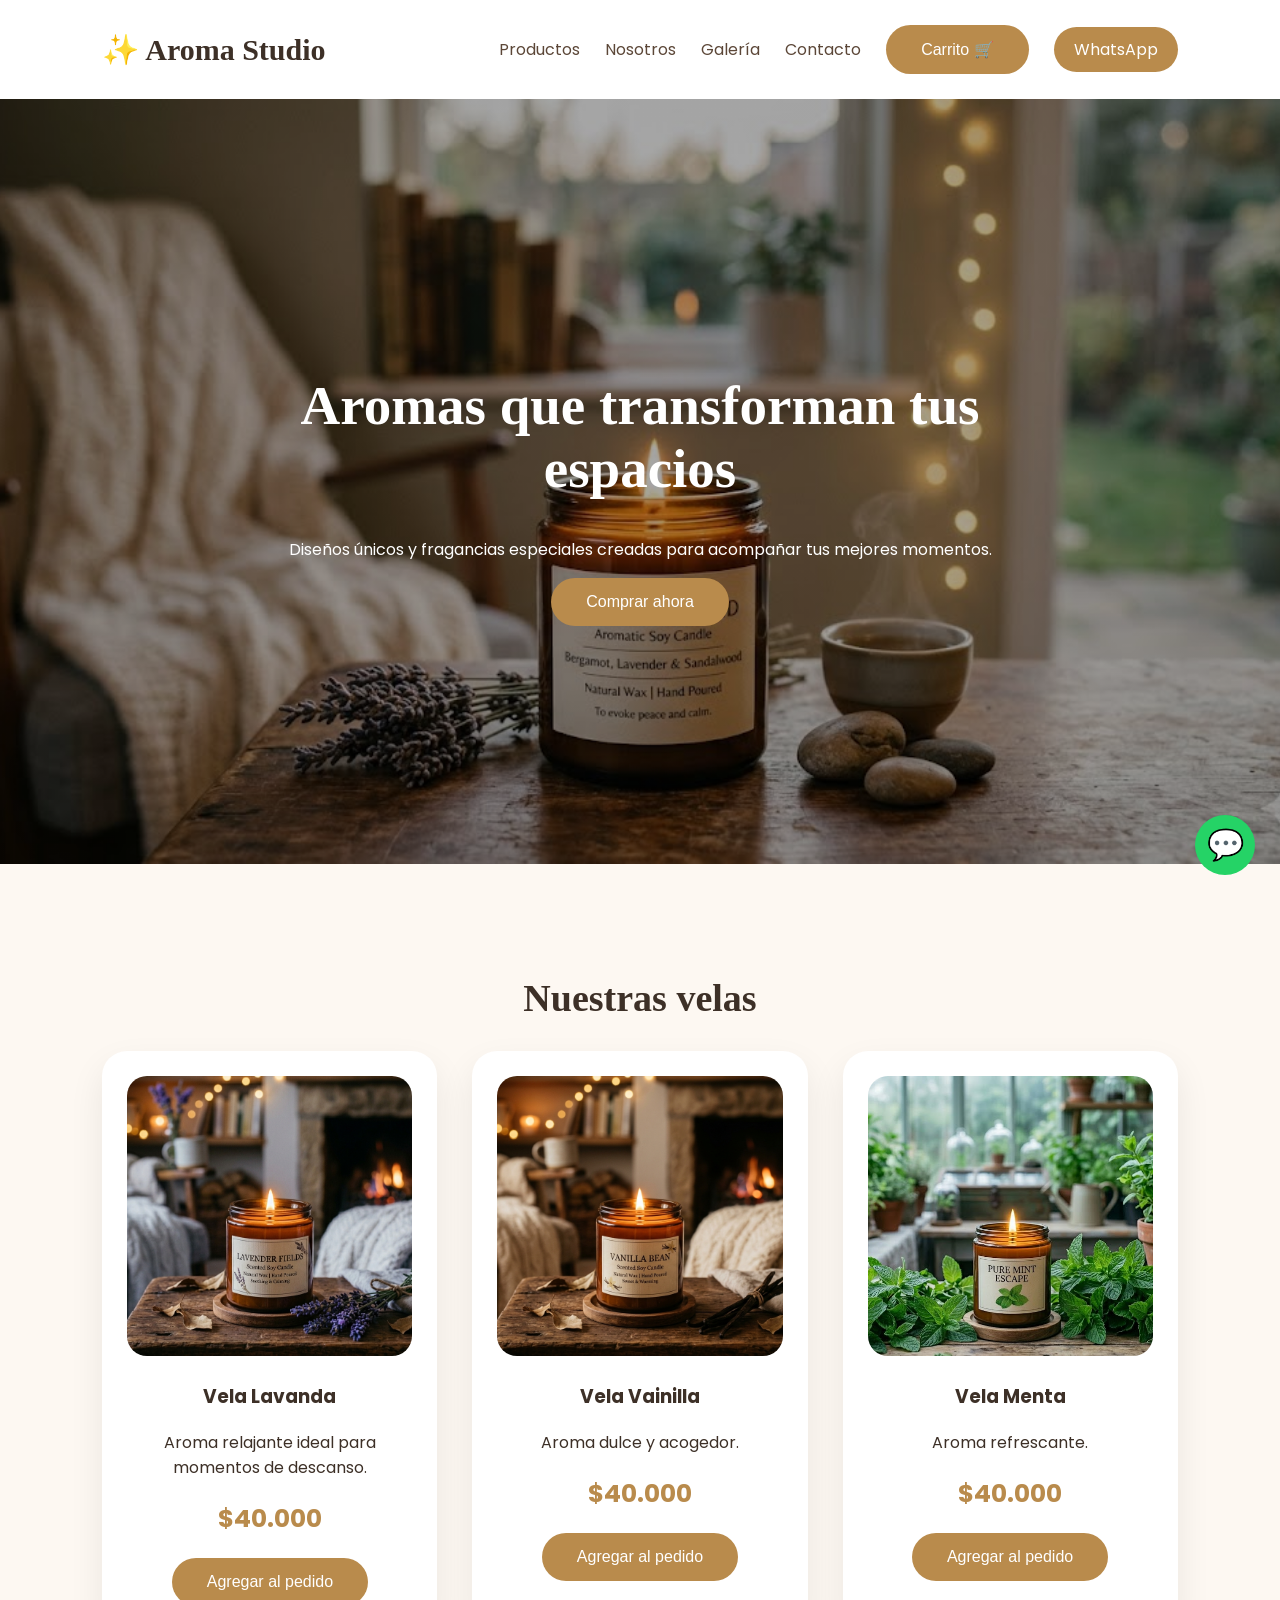
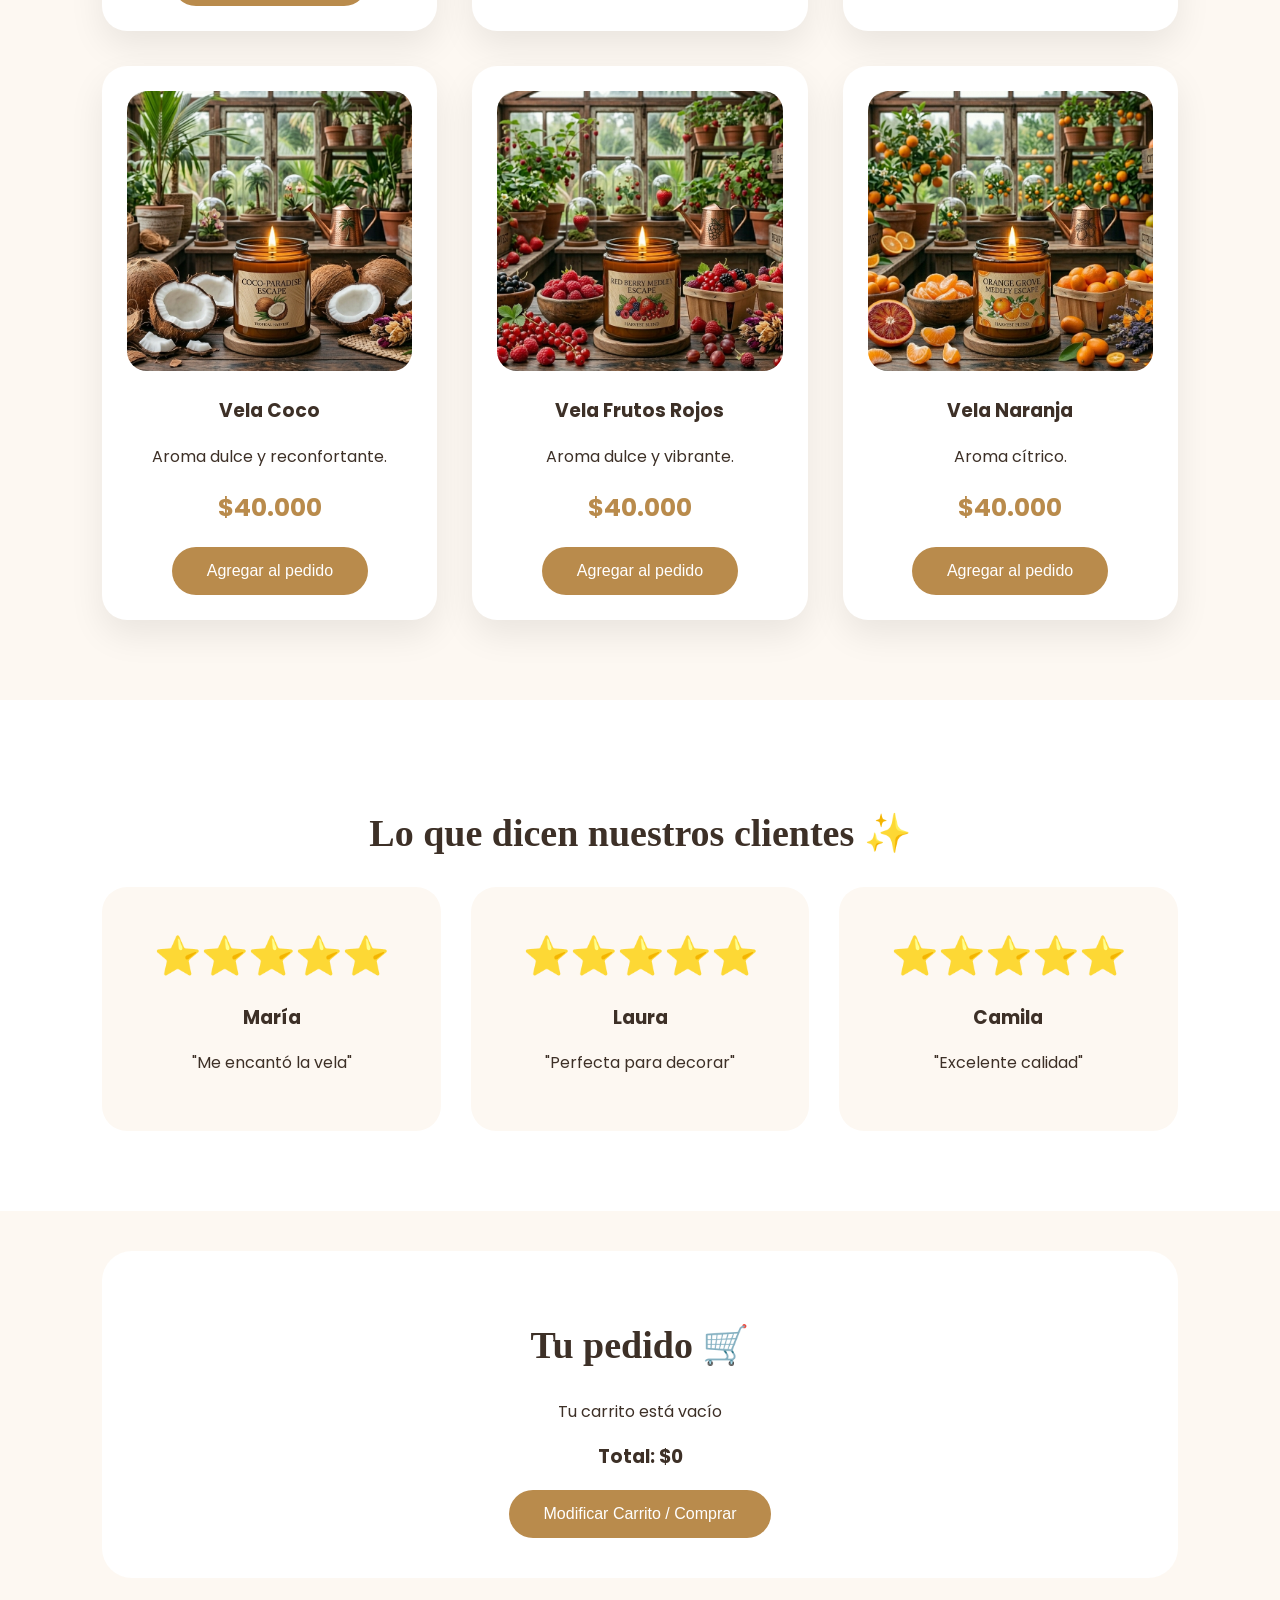
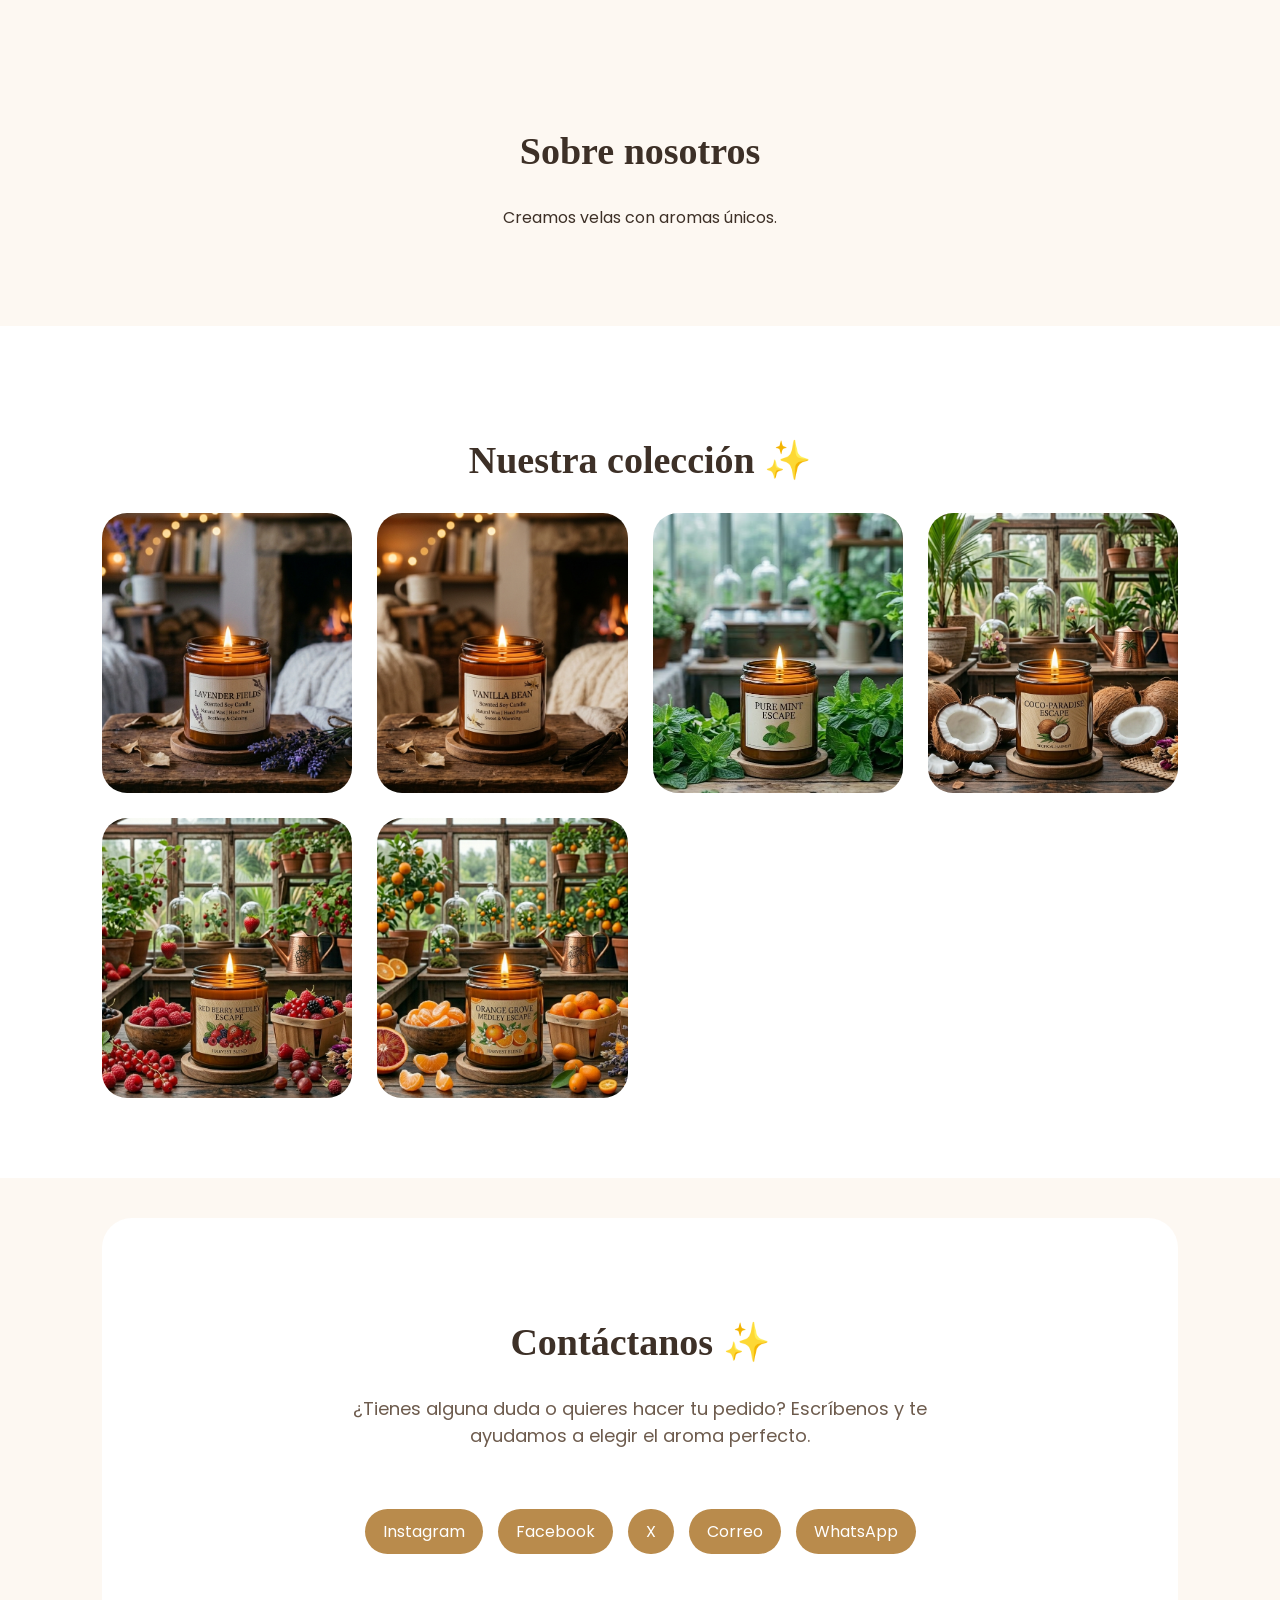
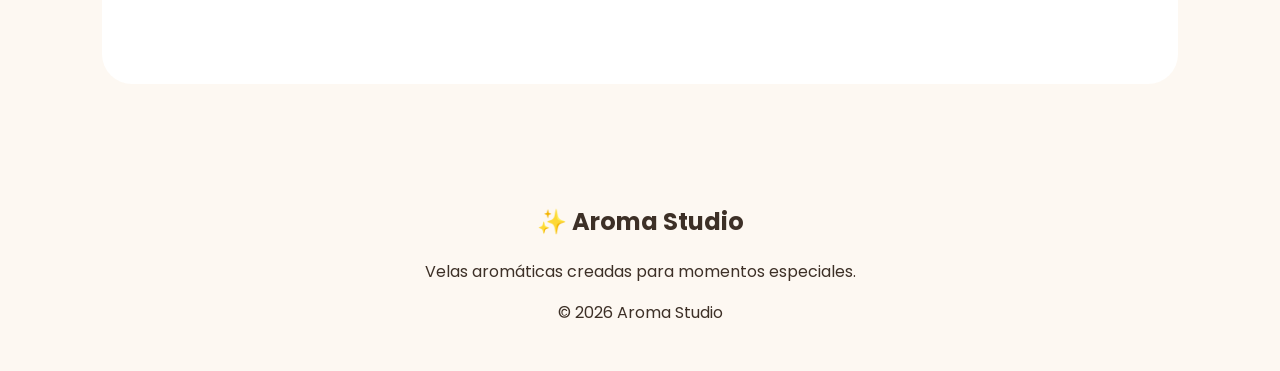
==== commit 412ba801: "Actualización del proyecto" ====
--- a/index.html
+++ b/index.html
@@ -4,11 +4,12 @@
 <head>
 
     <meta charset="UTF-8">
+    <meta name="viewport" content="width=device-width, initial-scale=1.0">
 
     <title>Aroma Studio</title>
 
     <link rel="stylesheet" href="style.css">
-    <meta name="viewport" content="width=device-width, initial-scale=1.0">
+
 
 
     <link href="https://fonts.googleapis.com/css2?family=Poppins&family=Playfair+Display:wght@600&display=swap"
@@ -50,7 +51,7 @@
 
                     <button>
 
-                        Ver carrito / Comprar
+                        Carrito 🛒
 
                     </button>
 
@@ -460,7 +461,7 @@
 
             <button>
 
-                Ver carrito / Comprar
+                Modificar Carrito / Comprar
 
             </button>
 
@@ -547,9 +548,46 @@
         </p>
 
 
-        <a href="https://wa.me/573000000000" target="_blank">
-            Contactar por WhatsApp
-        </a>
+        <div class="redes-footer">
+
+
+            <div class="redes-footer">
+
+
+                <a href="https://instagram.com/" target="_blank">
+                    Instagram
+                </a>
+
+
+                <a href="https://facebook.com/" target="_blank">
+                    Facebook
+                </a>
+
+
+
+                <a href="https://x.com/" target="_blank">
+                    X
+                </a>
+
+
+
+                <a href="mailto:correo@gmail.com">
+                    Correo
+                </a>
+
+
+
+                <a href="https://wa.me/573000000000" target="_blank">
+                    WhatsApp
+                </a>
+
+
+
+            </div>
+
+
+
+        </div>
 
 
     </section>
@@ -581,53 +619,14 @@
             </p>
 
 
-            <div class="redes-footer">
-
-
-                <div class="redes-footer">
-
-
-                    <a href="https://instagram.com/" target="_blank">
-                        Instagram
-                    </a>
-
-
-                    <a href="https://facebook.com/" target="_blank">
-                        Facebook
-                    </a>
-
-
-
-                    <a href="https://x.com/" target="_blank">
-                        X
-                    </a>
-
-
-
-                    <a href="mailto:correo@gmail.com">
-                        Correo
-                    </a>
-
-
-
-                    <a href="https://wa.me/573000000000" target="_blank">
-                        WhatsApp
-                    </a>
-
-
-
-                </div>
-
-
-
-            </div>
-
-
-            <p>
-
-                © 2026 Aroma Studio
-
-            </p>
+        </div>
+
+
+        <p>
+
+            © 2026 Aroma Studio
+
+        </p>
 
 
 
--- a/style.css
+++ b/style.css
@@ -172,7 +172,13 @@
 }
 
 .icono {
-    font-size: 32px;
+    font-size: 38px;
+    display: flex;
+    justify-content: center;
+    flex-wrap: wrap;
+    gap: 2px;
+    width: 100%;
+    overflow: hidden;
 }
 
 /* GALERIA */
